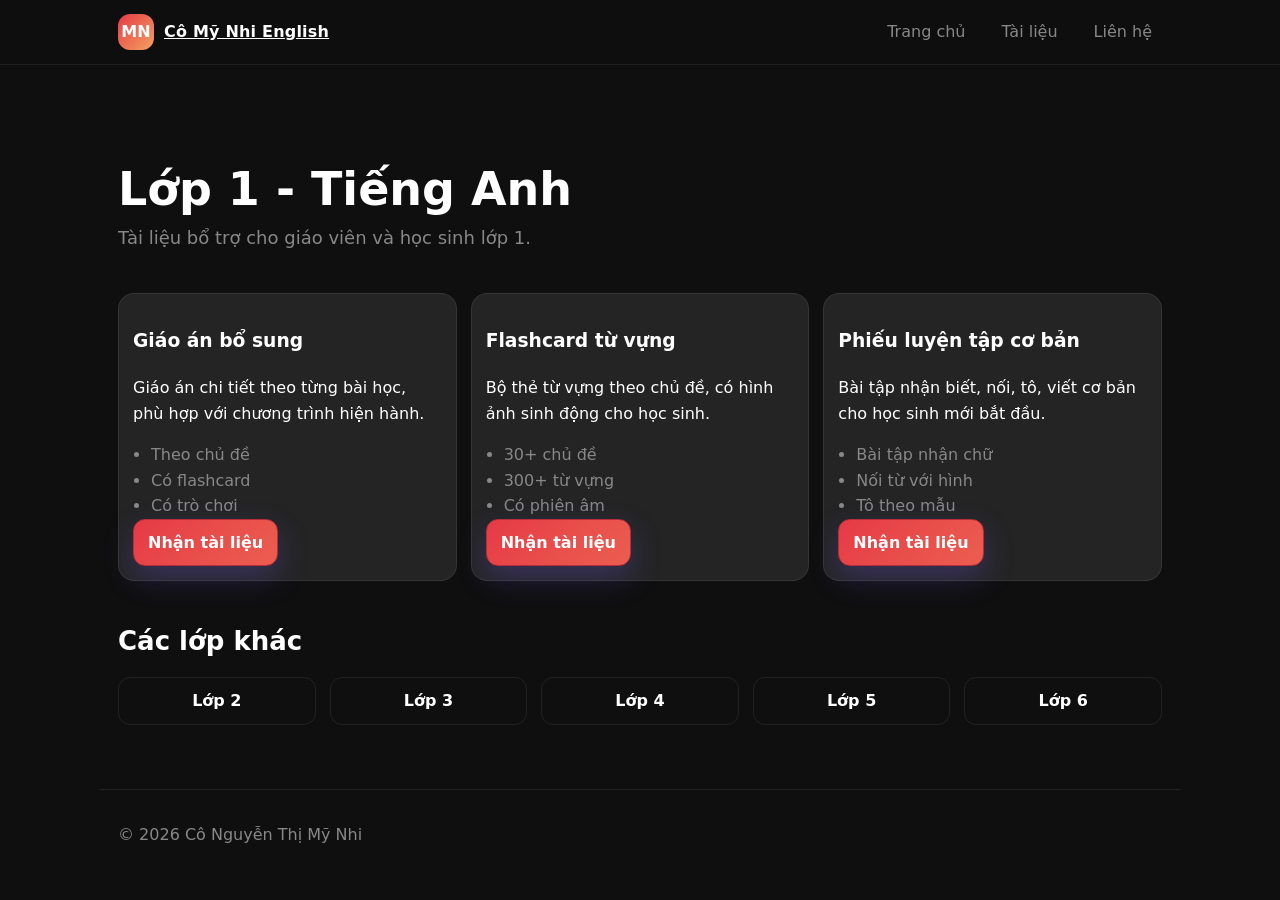
==== lop-1.html @ 7780e377 "Add individual class pages (lop-1 to lop-9)" ====
<!doctype html>
<html lang="vi">
<head>
  <meta charset="utf-8" />
  <meta name="viewport" content="width=device-width,initial-scale=1" />
  <title>Lớp 1 - Tiếng Anh | Cô Mỹ Nhi</title>
  <meta name="description" content="Tài liệu tiếng Anh Lớp 1: giáo án, bài tập, flashcard và tài liệu bổ trợ cho học sinh." />
  <meta name="theme-color" content="#0f0f0f" />
  <link rel="stylesheet" href="styles.css" />
</head>
<body>
  <header class="header">
    <div class="container nav">
      <div class="brand">
        <span class="logo">MN</span>
        <span class="brand-name"><a href="index.html">Cô Mỹ Nhi English</a></span>
      </div>
      <nav aria-label="Điều hướng">
        <ul class="menu">
          <li><a href="index.html">Trang chủ</a></li>
          <li><a href="index.html#shop">Tài liệu</a></li>
          <li><a href="index.html#contact">Liên hệ</a></li>
        </ul>
      </nav>
    </div>
  </header>

  <main class="section" style="padding-top: 100px;">
    <div class="container">
      <h1>Lớp 1 - Tiếng Anh</h1>
      <p class="lead">Tài liệu bổ trợ cho giáo viên và học sinh lớp 1.</p>

      <div class="grid-3" style="margin-top: 40px;">
        <article class="service tilt">
          <h3>Giáo án bổ sung</h3>
          <p>Giáo án chi tiết theo từng bài học, phù hợp với chương trình hiện hành.</p>
          <ul>
            <li>Theo chủ đề</li>
            <li>Có flashcard</li>
            <li>Có trò chơi</li>
          </ul>
          <a class="btn" href="#contact">Nhận tài liệu</a>
        </article>

        <article class="service tilt">
          <h3>Flashcard từ vựng</h3>
          <p>Bộ thẻ từ vựng theo chủ đề, có hình ảnh sinh động cho học sinh.</p>
          <ul>
            <li>30+ chủ đề</li>
            <li>300+ từ vựng</li>
            <li>Có phiên âm</li>
          </ul>
          <a class="btn" href="#contact">Nhận tài liệu</a>
        </article>

        <article class="service tilt">
          <h3>Phiếu luyện tập cơ bản</h3>
          <p>Bài tập nhận biết, nối, tô, viết cơ bản cho học sinh mới bắt đầu.</p>
          <ul>
            <li>Bài tập nhận chữ</li>
            <li>Nối từ với hình</li>
            <li>Tô theo mẫu</li>
          </ul>
          <a class="btn" href="#contact">Nhận tài liệu</a>
        </article>
      </div>

      <div style="margin-top: 40px;">
        <h2>Các lớp khác</h2>
        <div class="grid-5" style="margin-top: 14px;">
          <a href="lop-2.html" class="btn btn-ghost">Lớp 2</a>
          <a href="lop-3.html" class="btn btn-ghost">Lớp 3</a>
          <a href="lop-4.html" class="btn btn-ghost">Lớp 4</a>
          <a href="lop-5.html" class="btn btn-ghost">Lớp 5</a>
          <a href="lop-6.html" class="btn btn-ghost">Lớp 6</a>
        </div>
      </div>
    </div>
  </main>

  <footer class="footer">
    <div class="container footer-inner">
      <p>© <span id="year"></span> Cô Nguyễn Thị Mỹ Nhi</p>
    </div>
  </footer>
  <script src="script.js"></script>
</body>
</html>
---- styles.css ----
:root{
  --bg:#0f0f0f;
  --bg2:#1a1a1a;
  --card:#242424;
  --text:#ffffff;
  --muted:#888888;
  --line:rgba(255,255,255,.08);
  --brand:#e63946;
  --brand2:#f4a261;
  --shadow: 0 4px 30px rgba(0,0,0,.3);
}

[data-theme="light"]{
  --bg:#ffffff;
  --bg2:#f8f9fa;
  --card:#ffffff;
  --text:#1a1a1a;
  --muted:#666666;
  --line:rgba(0,0,0,.08);
  --shadow: 0 4px 30px rgba(0,0,0,.08);
}

*{box-sizing:border-box}
html,body{height:100%}
body{
  margin:0;
  font-family:'Segoe UI',system-ui,-apple-system,sans-serif;
  font-size:16px;
  line-height:1.6;
  background: var(--bg);
  color: var(--text);
  overflow-x: hidden;
}

/* Animation keyframes */
@keyframes fadeUp {
  from { opacity:0; transform: translateY(40px); }
  to { opacity:1; transform: translateY(0); }
}
@keyframes fadeIn {
  from { opacity:0; }
  to { opacity:1; }
}
@keyframes slideInLeft {
  from { opacity:0; transform: translateX(-40px); }
  to { opacity:1; transform: translateX(0); }
}
@keyframes slideInRight {
  from { opacity:0; transform: translateX(40px); }
  to { opacity:1; transform: translateX(0); }
}
@keyframes pulse {
  0%,100% { transform: scale(1); }
  50% { transform: scale(1.05); }
}
@keyframes float {
  0%,100% { transform: translateY(0); }
  50% { transform: translateY(-10px); }
}
@keyframes glowPulse {
  0%,100% { box-shadow: 0 0 20px rgba(230,57,70,0.2); }
  50% { box-shadow: 0 0 40px rgba(230,57,70,0.4); }
}

html { scroll-behavior: smooth; }

/* Section base animation */
.section {
  padding: 80px 0;
  opacity: 0;
  animation: fadeUp 0.8s ease forwards;
}
.section:nth-child(even) { animation-delay: 0.15s; }

/* Animation utility classes */
.anim-fade-up { opacity:0; animation: fadeUp 0.7s ease forwards; }
.anim-fade-in { opacity:0; animation: fadeIn 0.6s ease forwards; }
.anim-slide-left { opacity:0; animation: slideInLeft 0.6s ease forwards; }
.anim-slide-right { opacity:0; animation: slideInRight 0.6s ease forwards; }
.anim-float { animation: float 4s ease-in-out infinite; }

.delay-1 { animation-delay: 0.1s; }
.delay-2 { animation-delay: 0.2s; }
.delay-3 { animation-delay: 0.3s; }
.delay-4 { animation-delay: 0.4s; }

/* Enhanced button with glow */
.btn {
  display:inline-flex;
  align-items:center;
  justify-content:center;
  padding:14px 28px;
  border-radius:50px;
  background: linear-gradient(135deg, var(--brand), #d62839);
  color:white;
  text-decoration:none;
  font-weight:600;
  border:none;
  transition: all 0.4s cubic-bezier(0.4, 0, 0.2, 1);
  transform: translateY(0);
  cursor: pointer;
}
.btn:hover {
  transform: translateY(-4px);
  box-shadow: 0 15px 40px rgba(230,57,70,0.4);
}
.btn:active { transform: translateY(-1px); }

.btn-ghost{
  background:transparent;
  color:var(--text);
  border:2px solid var(--line);
  box-shadow:none;
}
.btn-ghost:hover{
  border-color:var(--brand);
  color:var(--brand);
}

/* Card hover effects */
.card, .mini, .service, .project, .photo-card {
  background: var(--card);
  border: 1px solid var(--line);
  border-radius: 24px;
  padding: 24px;
  transition: all 0.4s cubic-bezier(0.4, 0, 0.2, 1);
}
.card:hover, .mini:hover, .service:hover, .project:hover, .photo-card:hover {
  transform: translateY(-10px) scale(1.02);
  box-shadow: 0 20px 50px rgba(0,0,0,0.3);
  border-color: var(--brand);
}

/* Avatar floating */
.avatar {
  height: 280px;
  border-radius: 24px;
  background-size: cover;
  background-position: center;
  box-shadow: 0 20px 60px rgba(0,0,0,0.4);
  animation: float 5s ease-in-out infinite;
}

/* Gradient text */
.gradient-text {
  background: linear-gradient(135deg, var(--brand), var(--brand2));
  -webkit-background-clip: text;
  -webkit-text-fill-color: transparent;
  background-clip: text;
}

/* Hero enhanced */
.hero {
  min-height: 90vh;
  display: flex;
  align-items: center;
  position: relative;
}
.hero::before {
  content: '';
  position: absolute;
  top: 0;
  left: 0;
  right: 0;
  bottom: 0;
  background: radial-gradient(circle at 30% 50%, rgba(230,57,70,0.08) 0%, transparent 50%);
  pointer-events: none;
}

/* Tag styling */
.tag {
  display: inline-block;
  padding: 6px 14px;
  border-radius: 20px;
  font-size: 12px;
  font-weight: 500;
  background: rgba(230,57,70,0.1);
  color: var(--brand);
  border: 1px solid rgba(230,57,70,0.2);
}

/* Price styling */
.price {
  font-size: 32px;
  font-weight: 800;
  background: linear-gradient(135deg, var(--brand), var(--brand2));
  -webkit-background-clip: text;
  -webkit-text-fill-color: transparent;
  background-clip: text;
}

/* Input styling */
input, textarea {
  width: 100%;
  padding: 16px 20px;
  border-radius: 12px;
  border: 2px solid var(--line);
  background: var(--card);
  color: var(--text);
  font-size: 16px;
  transition: all 0.3s ease;
}
input:focus, textarea:focus {
  outline: none;
  border-color: var(--brand);
  box-shadow: 0 0 20px rgba(230,57,70,0.2);
}

.tilt {
  transition: transform 0.2s cubic-bezier(0.23, 1, 0.32, 1);
  transform-style: preserve-3d;
}
.tilt:hover {
  transform: perspective(1000px) rotateX(var(--rx, 0deg)) rotateY(var(--ry, 0deg)) scale3d(1.02, 1.02, 1.02);
}

.reveal {
  opacity: 0;
  transform: translateY(30px);
  transition: opacity 0.8s ease, transform 0.8s ease;
}
.reveal.active {
  opacity: 1;
  transform: translateY(0);
}

a{color:inherit}

.container{max-width:1080px;margin:0 auto;padding:0 18px}

.skip{position:absolute;left:-9999px;top:8px}
.skip:focus{left:18px;background:var(--card);padding:8px 12px;border-radius:10px;outline:2px solid var(--brand)}

.header{
  position:sticky;top:0;z-index:10;
  backdrop-filter: blur(10px);
  background: color-mix(in srgb, var(--bg), transparent 25%);
  border-bottom:1px solid var(--line);
}

.nav{display:flex;align-items:center;justify-content:space-between;gap:14px;min-height:64px}
.brand{display:flex;align-items:center;gap:10px;font-weight:700}
.logo{display:inline-grid;place-items:center;width:36px;height:36px;border-radius:12px;background:linear-gradient(135deg,var(--brand),var(--brand2));color:white}
.brand-name{letter-spacing:.2px}

.menu{list-style:none;display:flex;gap:16px;margin:0;padding:0}
.menu a{display:block;padding:8px 10px;border-radius:10px;text-decoration:none;color:var(--muted)}
.menu a:hover{background:color-mix(in srgb, var(--card), transparent 35%);color:var(--text)}

.nav-cta{display:flex;align-items:center;gap:10px}

.btn{
  display:inline-flex;align-items:center;justify-content:center;
  padding:10px 14px;border-radius:12px;
  background:linear-gradient(135deg,var(--brand),color-mix(in srgb, var(--brand), var(--brand2) 35%));
  color:white;text-decoration:none;font-weight:650;border:1px solid color-mix(in srgb, var(--brand), black 20%);
  box-shadow: 0 12px 30px rgba(124,92,255,.25);
}
.btn:hover{filter:saturate(1.05) brightness(1.05)}
.btn:active{transform:translateY(1px)}

.btn-ghost{background:transparent;color:var(--text);border:1px solid var(--line);box-shadow:none}
.btn-ghost:hover{background:color-mix(in srgb, var(--card), transparent 30%)}

.hero{padding:56px 0 20px}
.hero-grid{display:grid;grid-template-columns:1.4fr .9fr;gap:22px;align-items:start}

.kicker{color:var(--muted);margin:0 0 6px}
h1{font-size:46px;line-height:1.06;margin:0 0 10px}
.lead{font-size:18px;color:var(--muted);margin:0 0 16px;max-width:52ch}

.hero-actions{display:flex;gap:10px;flex-wrap:wrap;margin:14px 0 10px}

.badges{display:flex;gap:10px;flex-wrap:wrap;margin-top:14px}
.badge{border:1px solid var(--line);padding:6px 10px;border-radius:999px;color:var(--muted);background:color-mix(in srgb, var(--card), transparent 35%)}

.card{background:linear-gradient(180deg, color-mix(in srgb, var(--card), transparent 0%), color-mix(in srgb, var(--card), transparent 8%));border:1px solid var(--line);border-radius:18px;padding:16px;box-shadow:var(--shadow)}
.avatar{height:260px;border-radius:18px;border:1px solid var(--line);background-size:cover;background-position:center;box-shadow:var(--shadow);margin-bottom:12px}
.card-title{margin:0 0 8px;font-size:18px}
.facts{margin:0;padding-left:18px;color:var(--muted)}
.hint{color:var(--muted);font-size:13px;margin-top:12px}

.section{padding:42px 0}
.section.alt{background:color-mix(in srgb, var(--bg2), transparent 0%);border-top:1px solid var(--line);border-bottom:1px solid var(--line)}

h2{font-size:26px;margin:0 0 10px}
.muted{color:var(--muted)}
.small{font-size:13px;color:var(--muted)}

.grid-3{display:grid;grid-template-columns:repeat(3,1fr);gap:14px;margin-top:14px}
.mini,.service{background:var(--card);border:1px solid var(--line);border-radius:16px;padding:14px}

.project{background:var(--card);border:1px solid var(--line);border-radius:16px;padding:14px;display:flex;flex-direction:column;gap:10px}
.thumb{height:120px;border-radius:14px;background:linear-gradient(135deg, rgba(124,92,255,.22), rgba(45,212,191,.12));border:1px solid var(--line)}
.photo-grid{display:grid;grid-template-columns:repeat(4,1fr);gap:14px;margin-top:14px}
.photo-card{background:var(--card);border:1px solid var(--line);border-radius:18px;overflow:hidden;box-shadow:var(--shadow)}
.photo-card img{display:block;width:100%;height:260px;object-fit:cover}
.tags{display:flex;gap:8px;flex-wrap:wrap}
.tag{font-size:12px;padding:5px 8px;border-radius:999px;background:color-mix(in srgb, var(--bg), transparent 55%);border:1px solid var(--line);color:var(--muted)}
.btn-small{display:inline-block;margin-top:10px;padding:8px 16px;font-size:13px;border-radius:8px;background:transparent;border:1px solid var(--brand);color:var(--brand);text-decoration:none}
.btn-small:hover{background:var(--brand);color:white}
.price{font-size:24px;font-weight:700;color:var(--brand2);margin:12px 0}
.payment-note{background:var(--card);border:1px solid var(--line);border-radius:16px;padding:16px;margin-top:20px;text-align:center;color:var(--muted)}

.service ul{margin:10px 0 0;padding-left:18px;color:var(--muted)}

.contact{display:grid;grid-template-columns:1fr 1fr;gap:14px;margin-top:14px}
.contact-card{background:var(--card);border:1px solid var(--line);border-radius:16px;padding:14px}

pre.template{
  white-space:pre-wrap;
  background:color-mix(in srgb, var(--bg), transparent 55%);
  border:1px solid var(--line);
  border-radius:14px;
  padding:12px;
  color:var(--text);
  margin:10px 0 0;
}

.footer{padding:22px 0;color:var(--muted)}
.footer-inner{display:flex;justify-content:space-between;align-items:center;gap:12px;border-top:1px solid var(--line);padding-top:16px}

@media (max-width: 900px){
  .hero-grid{grid-template-columns:1fr}
}
.category-block{margin-top:18px}
.category-title{font-size:22px;margin:0 0 14px;color:var(--text)}
.grid-4{display:grid;grid-template-columns:repeat(4,1fr);gap:14px;margin-top:14px}
.grid-5{display:grid;grid-template-columns:repeat(5,1fr);gap:14px;margin-top:14px}
.class-card{background:var(--card);border:1px solid var(--line);border-radius:20px;padding:18px;box-shadow:var(--shadow)}
.class-card h4{margin:0 0 10px;font-size:20px}
.class-card ul{margin:0 0 14px;padding-left:18px;color:var(--muted)}

@media (max-width: 900px){
  .hero-grid{grid-template-columns:1fr}
  .grid-4,.grid-5{grid-template-columns:repeat(2,1fr)}
}
@media (max-width: 720px){
  h1{font-size:38px}
  .menu{display:none}
  .grid-3,.grid-4,.grid-5{grid-template-columns:1fr}
  .contact{grid-template-columns:1fr}
  .photo-grid{grid-template-columns:1fr 1fr}
  .avatar{height:220px}
}
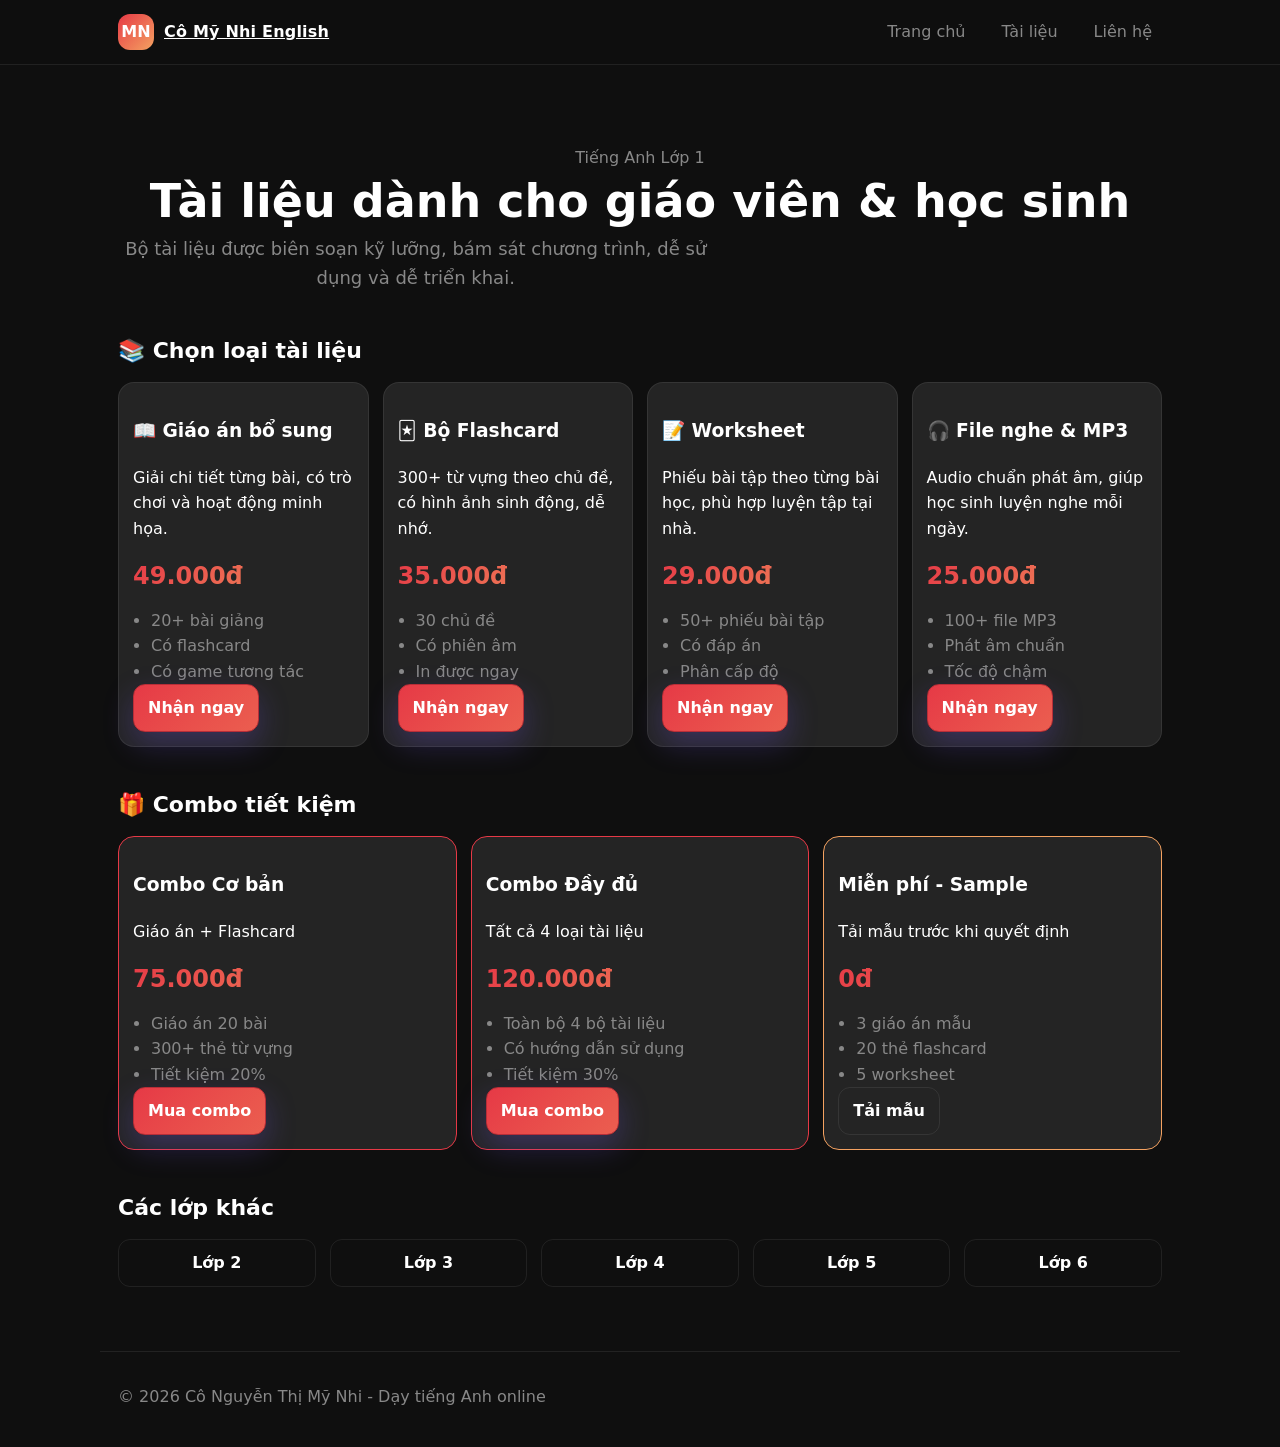
==== commit 36c54e7d: "Enhance lop-1 page with detailed product structure" ====
--- a/lop-1.html
+++ b/lop-1.html
@@ -4,11 +4,13 @@
   <meta charset="utf-8" />
   <meta name="viewport" content="width=device-width,initial-scale=1" />
   <title>Lớp 1 - Tiếng Anh | Cô Mỹ Nhi</title>
-  <meta name="description" content="Tài liệu tiếng Anh Lớp 1: giáo án, bài tập, flashcard và tài liệu bổ trợ cho học sinh." />
+  <meta name="description" content="Tài liệu tiếng Anh Lớp 1: giáo án, bài tập, flashcard, file nghe và worksheet cho giáo viên và học sinh." />
   <meta name="theme-color" content="#0f0f0f" />
   <link rel="stylesheet" href="styles.css" />
 </head>
 <body>
+  <a class="skip" href="#main">Bỏ qua đến nội dung</a>
+
   <header class="header">
     <div class="container nav">
       <div class="brand">
@@ -25,48 +27,113 @@
     </div>
   </header>
 
-  <main class="section" style="padding-top: 100px;">
+  <main id="main" class="section" style="padding-top: 80px;">
     <div class="container">
-      <h1>Lớp 1 - Tiếng Anh</h1>
-      <p class="lead">Tài liệu bổ trợ cho giáo viên và học sinh lớp 1.</p>
-
-      <div class="grid-3" style="margin-top: 40px;">
-        <article class="service tilt">
-          <h3>Giáo án bổ sung</h3>
-          <p>Giáo án chi tiết theo từng bài học, phù hợp với chương trình hiện hành.</p>
-          <ul>
-            <li>Theo chủ đề</li>
-            <li>Có flashcard</li>
-            <li>Có trò chơi</li>
-          </ul>
-          <a class="btn" href="#contact">Nhận tài liệu</a>
-        </article>
-
-        <article class="service tilt">
-          <h3>Flashcard từ vựng</h3>
-          <p>Bộ thẻ từ vựng theo chủ đề, có hình ảnh sinh động cho học sinh.</p>
-          <ul>
-            <li>30+ chủ đề</li>
-            <li>300+ từ vựng</li>
-            <li>Có phiên âm</li>
-          </ul>
-          <a class="btn" href="#contact">Nhận tài liệu</a>
-        </article>
-
-        <article class="service tilt">
-          <h3>Phiếu luyện tập cơ bản</h3>
-          <p>Bài tập nhận biết, nối, tô, viết cơ bản cho học sinh mới bắt đầu.</p>
-          <ul>
-            <li>Bài tập nhận chữ</li>
-            <li>Nối từ với hình</li>
-            <li>Tô theo mẫu</li>
-          </ul>
-          <a class="btn" href="#contact">Nhận tài liệu</a>
-        </article>
+      <div style="text-align: center; margin-bottom: 40px;">
+        <p class="kicker">Tiếng Anh Lớp 1</p>
+        <h1>Tài liệu dành cho giáo viên & học sinh</h1>
+        <p class="lead">Bộ tài liệu được biên soạn kỹ lưỡng, bám sát chương trình, dễ sử dụng và dễ triển khai.</p>
       </div>
 
-      <div style="margin-top: 40px;">
-        <h2>Các lớp khác</h2>
+      <!-- Category tabs -->
+      <div class="category-block">
+        <h3 class="category-title">📚 Chọn loại tài liệu</h3>
+        <div class="grid-4" style="margin-top: 14px;">
+          <article class="service tilt">
+            <h3>📖 Giáo án bổ sung</h3>
+            <p>Giải chi tiết từng bài, có trò chơi và hoạt động minh họa.</p>
+            <p class="price">49.000đ</p>
+            <ul>
+              <li>20+ bài giảng</li>
+              <li>Có flashcard</li>
+              <li>Có game tương tác</li>
+            </ul>
+            <a class="btn" href="index.html#contact">Nhận ngay</a>
+          </article>
+
+          <article class="service tilt">
+            <h3>🃏 Bộ Flashcard</h3>
+            <p>300+ từ vựng theo chủ đề, có hình ảnh sinh động, dễ nhớ.</p>
+            <p class="price">35.000đ</p>
+            <ul>
+              <li>30 chủ đề</li>
+              <li>Có phiên âm</li>
+              <li>In được ngay</li>
+            </ul>
+            <a class="btn" href="index.html#contact">Nhận ngay</a>
+          </article>
+
+          <article class="service tilt">
+            <h3>📝 Worksheet</h3>
+            <p>Phiếu bài tập theo từng bài học, phù hợp luyện tập tại nhà.</p>
+            <p class="price">29.000đ</p>
+            <ul>
+              <li>50+ phiếu bài tập</li>
+              <li>Có đáp án</li>
+              <li>Phân cấp độ</li>
+            </ul>
+            <a class="btn" href="index.html#contact">Nhận ngay</a>
+          </article>
+
+          <article class="service tilt">
+            <h3>🎧 File nghe & MP3</h3>
+            <p>Audio chuẩn phát âm, giúp học sinh luyện nghe mỗi ngày.</p>
+            <p class="price">25.000đ</p>
+            <ul>
+              <li>100+ file MP3</li>
+              <li>Phát âm chuẩn</li>
+              <li>Tốc độ chậm</li>
+            </ul>
+            <a class="btn" href="index.html#contact">Nhận ngay</a>
+          </article>
+        </div>
+      </div>
+
+      <!-- Combo -->
+      <div class="category-block" style="margin-top: 40px;">
+        <h3 class="category-title">🎁 Combo tiết kiệm</h3>
+        <div class="grid-3" style="margin-top: 14px;">
+          <article class="service tilt" style="border-color: var(--brand);">
+            <h3>Combo Cơ bản</h3>
+            <p>Giáo án + Flashcard</p>
+            <p class="price">75.000đ</p>
+            <ul>
+              <li>Giáo án 20 bài</li>
+              <li>300+ thẻ từ vựng</li>
+              <li>Tiết kiệm 20%</li>
+            </ul>
+            <a class="btn" href="index.html#contact">Mua combo</a>
+          </article>
+
+          <article class="service tilt" style="border-color: var(--brand);">
+            <h3>Combo Đầy đủ</h3>
+            <p>Tất cả 4 loại tài liệu</p>
+            <p class="price">120.000đ</p>
+            <ul>
+              <li>Toàn bộ 4 bộ tài liệu</li>
+              <li>Có hướng dẫn sử dụng</li>
+              <li>Tiết kiệm 30%</li>
+            </ul>
+            <a class="btn" href="index.html#contact">Mua combo</a>
+          </article>
+
+          <article class="service tilt" style="border-color: var(--brand2);">
+            <h3>Miễn phí - Sample</h3>
+            <p>Tải mẫu trước khi quyết định</p>
+            <p class="price" style="color: var(--muted);">0đ</p>
+            <ul>
+              <li>3 giáo án mẫu</li>
+              <li>20 thẻ flashcard</li>
+              <li>5 worksheet</li>
+            </ul>
+            <a class="btn btn-ghost" href="index.html#contact">Tải mẫu</a>
+          </article>
+        </div>
+      </div>
+
+      <!-- Other classes -->
+      <div class="category-block" style="margin-top: 40px;">
+        <h3 class="category-title">Các lớp khác</h3>
         <div class="grid-5" style="margin-top: 14px;">
           <a href="lop-2.html" class="btn btn-ghost">Lớp 2</a>
           <a href="lop-3.html" class="btn btn-ghost">Lớp 3</a>
@@ -80,7 +147,7 @@
 
   <footer class="footer">
     <div class="container footer-inner">
-      <p>© <span id="year"></span> Cô Nguyễn Thị Mỹ Nhi</p>
+      <p>© <span id="year"></span> Cô Nguyễn Thị Mỹ Nhi - Dạy tiếng Anh online</p>
     </div>
   </footer>
   <script src="script.js"></script>
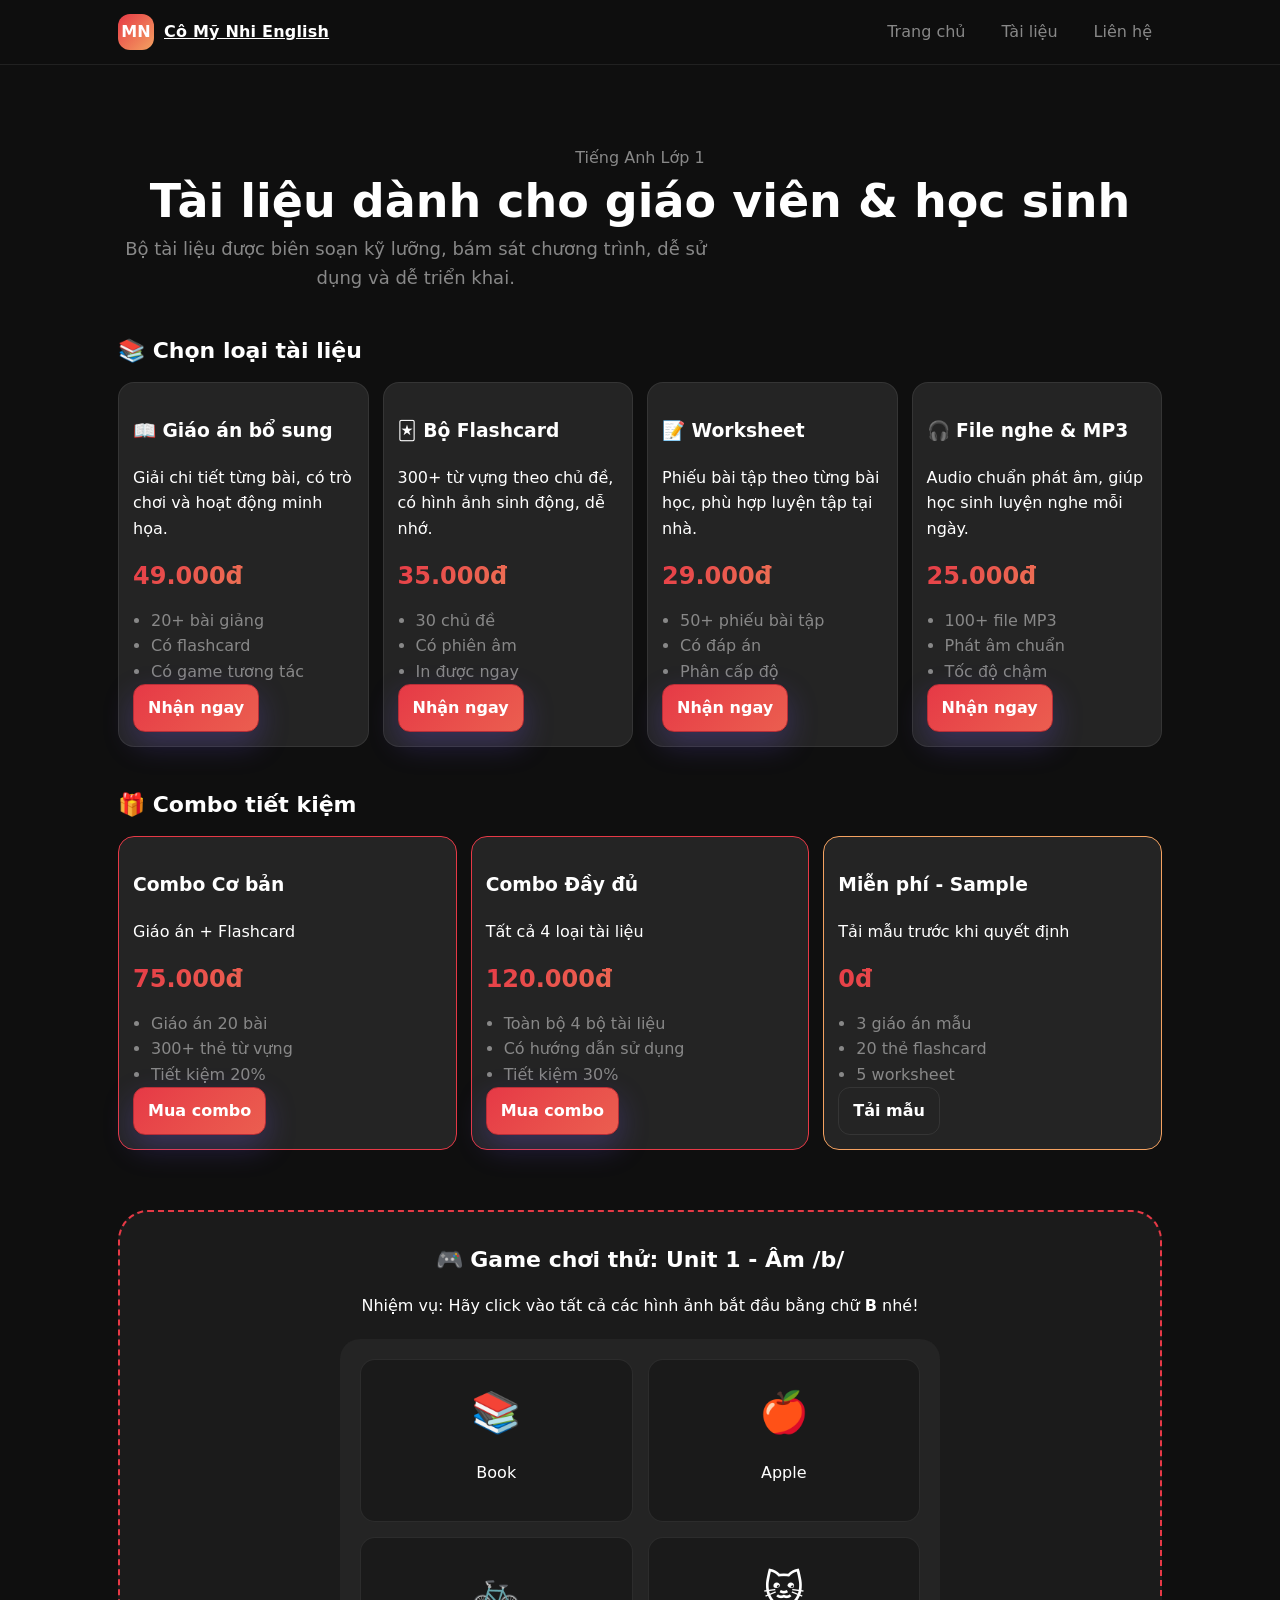
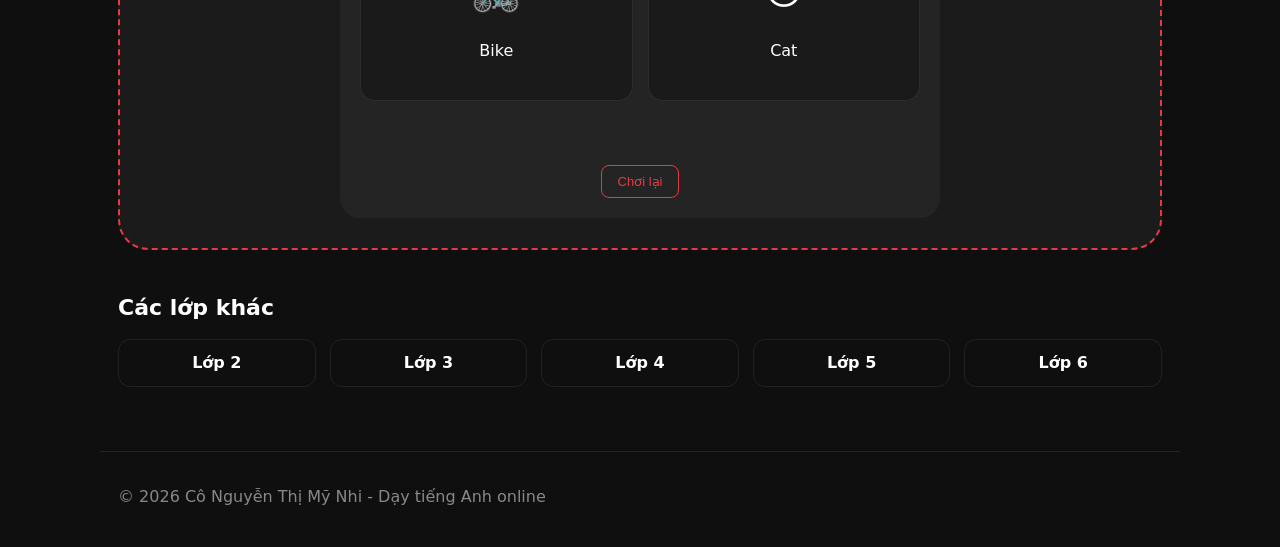
==== commit 422b1652: "Add simple interactive game demo for Unit 1" ====
--- a/lop-1.html
+++ b/lop-1.html
@@ -131,6 +131,62 @@
         </div>
       </div>
 
+      <!-- Game Demo Section -->
+      <div class="category-block" style="margin-top: 60px; background: rgba(255,255,255,0.05); padding: 30px; border-radius: 30px; border: 2px dashed var(--brand);">
+        <h3 class="category-title" style="text-align: center;">🎮 Game chơi thử: Unit 1 - Âm /b/</h3>
+        <p style="text-align: center; margin-bottom: 20px;">Nhiệm vụ: Hãy click vào tất cả các hình ảnh bắt đầu bằng chữ <b>B</b> nhé!</p>
+        
+        <div id="game-container" style="max-width: 600px; margin: 0 auto; background: var(--card); padding: 20px; border-radius: 20px; text-align: center;">
+          <div id="game-grid" style="display: grid; grid-template-columns: repeat(2, 1fr); gap: 15px;">
+            <!-- Game items -->
+            <div class="game-item tilt" onclick="checkAnswer(this, true)" style="cursor: pointer; background: #1a1a1a; padding: 20px; border-radius: 15px; border: 1px solid var(--line);">
+              <span style="font-size: 40px;">📚</span>
+              <p>Book</p>
+            </div>
+            <div class="game-item tilt" onclick="checkAnswer(this, false)" style="cursor: pointer; background: #1a1a1a; padding: 20px; border-radius: 15px; border: 1px solid var(--line);">
+              <span style="font-size: 40px;">🍎</span>
+              <p>Apple</p>
+            </div>
+            <div class="game-item tilt" onclick="checkAnswer(this, true)" style="cursor: pointer; background: #1a1a1a; padding: 20px; border-radius: 15px; border: 1px solid var(--line);">
+              <span style="font-size: 40px;">🚲</span>
+              <p>Bike</p>
+            </div>
+            <div class="game-item tilt" onclick="checkAnswer(this, false)" style="cursor: pointer; background: #1a1a1a; padding: 20px; border-radius: 15px; border: 1px solid var(--line);">
+              <span style="font-size: 40px;">🐱</span>
+              <p>Cat</p>
+            </div>
+          </div>
+          <div id="game-feedback" style="margin-top: 20px; font-weight: bold; font-size: 1.2rem; min-height: 1.5em;"></div>
+          <button onclick="resetGame()" class="btn-small" style="margin-top: 15px;">Chơi lại</button>
+        </div>
+      </div>
+
+      <script>
+        function checkAnswer(el, isCorrect) {
+          const feedback = document.getElementById('game-feedback');
+          if (isCorrect) {
+            el.style.borderColor = '#4ade80';
+            el.style.background = 'rgba(74, 222, 128, 0.1)';
+            feedback.innerHTML = '✅ Tuyệt vời! Bạn giỏi quá!';
+            feedback.style.color = '#4ade80';
+          } else {
+            el.style.borderColor = '#f87171';
+            el.style.background = 'rgba(248, 113, 113, 0.1)';
+            feedback.innerHTML = '❌ Ôi, thử lại xem nào!';
+            feedback.style.color = '#f87171';
+          }
+        }
+
+        function resetGame() {
+          const items = document.querySelectorAll('.game-item');
+          items.forEach(item => {
+            item.style.borderColor = 'var(--line)';
+            item.style.background = '#1a1a1a';
+          });
+          document.getElementById('game-feedback').innerHTML = '';
+        }
+      </script>
+
       <!-- Other classes -->
       <div class="category-block" style="margin-top: 40px;">
         <h3 class="category-title">Các lớp khác</h3>
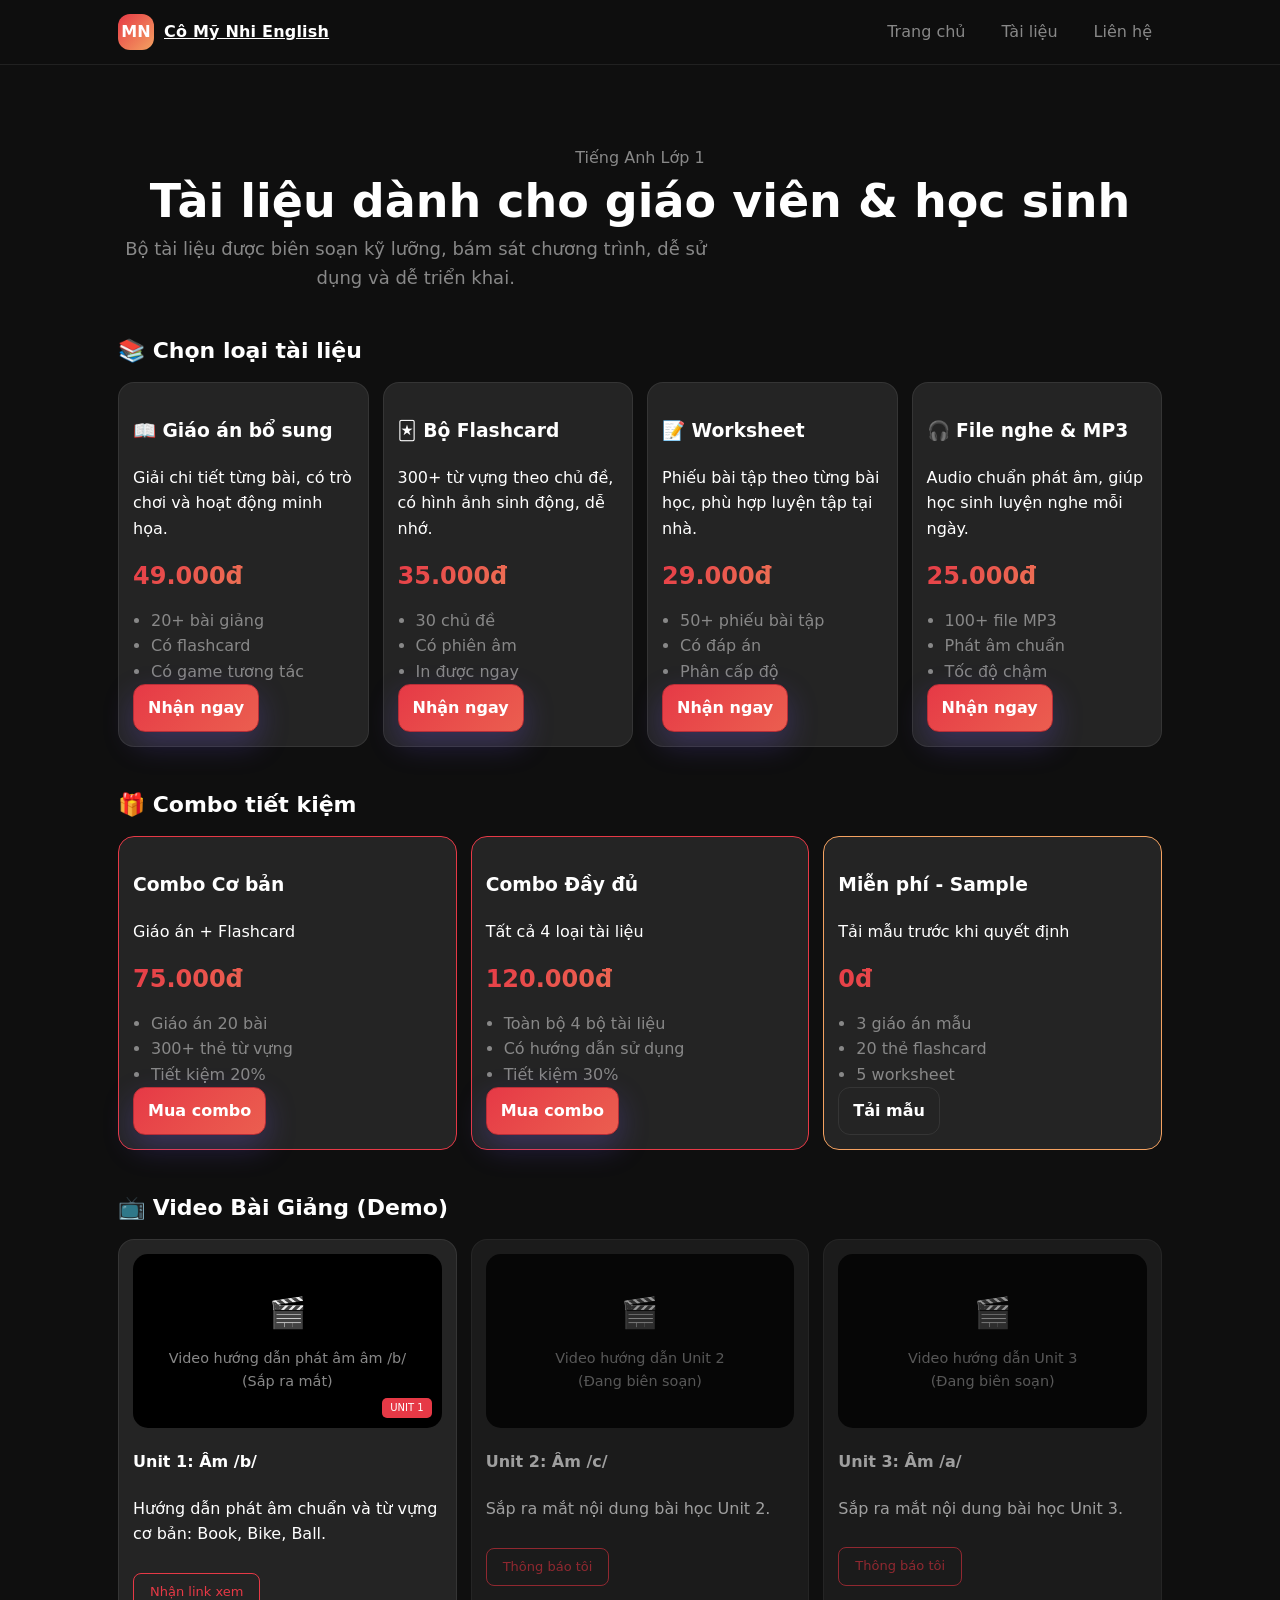
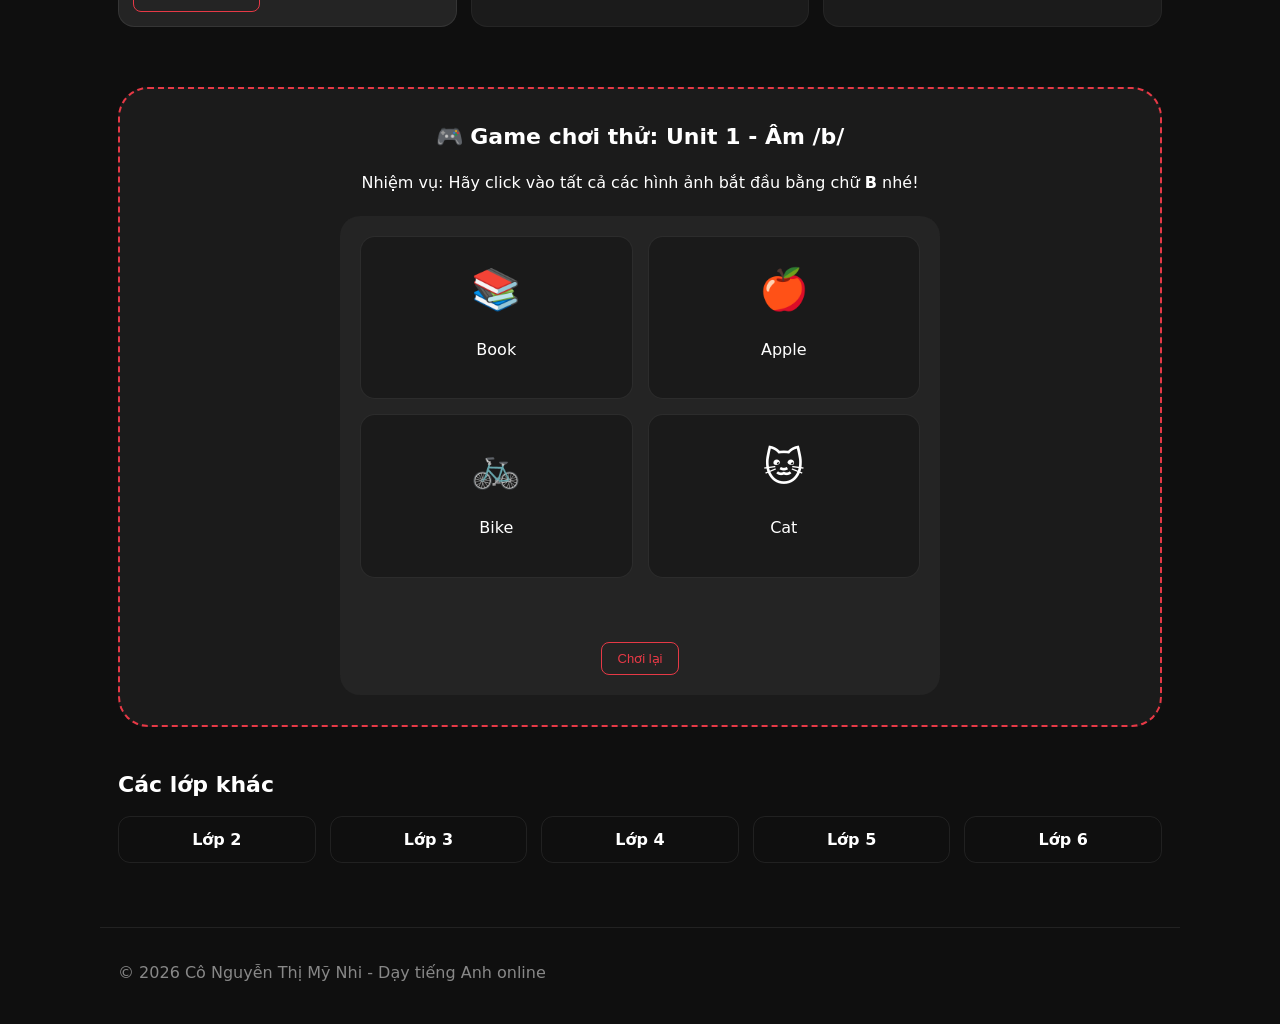
==== commit 43b6beaa: "Add video lesson demo section for lop-1" ====
--- a/lop-1.html
+++ b/lop-1.html
@@ -127,6 +127,49 @@
               <li>5 worksheet</li>
             </ul>
             <a class="btn btn-ghost" href="index.html#contact">Tải mẫu</a>
+          </article>
+        </div>
+      </div>
+
+      <!-- Video Section -->
+      <div class="category-block" style="margin-top: 40px;">
+        <h3 class="category-title">📺 Video Bài Giảng (Demo)</h3>
+        <div class="grid-3" style="margin-top: 14px;">
+          <article class="service tilt">
+            <div style="width: 100%; aspect-ratio: 16/9; background: #000; border-radius: 15px; margin-bottom: 15px; display: flex; align-items: center; justify-content: center; position: relative; overflow: hidden;">
+              <span style="color: var(--muted); font-size: 0.9rem; text-align: center; padding: 20px;">
+                <span style="font-size: 30px; display: block; margin-bottom: 10px;">🎬</span>
+                Video hướng dẫn phát âm âm /b/ <br>(Sắp ra mắt)
+              </span>
+              <div style="position: absolute; bottom: 10px; right: 10px; background: var(--brand); color: #fff; padding: 2px 8px; border-radius: 5px; font-size: 10px;">UNIT 1</div>
+            </div>
+            <h4>Unit 1: Âm /b/</h4>
+            <p>Hướng dẫn phát âm chuẩn và từ vựng cơ bản: Book, Bike, Ball.</p>
+            <a class="btn-small" href="#contact">Nhận link xem</a>
+          </article>
+
+          <article class="service tilt" style="opacity: 0.6;">
+            <div style="width: 100%; aspect-ratio: 16/9; background: #000; border-radius: 15px; margin-bottom: 15px; display: flex; align-items: center; justify-content: center; position: relative; overflow: hidden;">
+              <span style="color: var(--muted); font-size: 0.9rem; text-align: center; padding: 20px;">
+                <span style="font-size: 30px; display: block; margin-bottom: 10px;">🎬</span>
+                Video hướng dẫn Unit 2 <br>(Đang biên soạn)
+              </span>
+            </div>
+            <h4>Unit 2: Âm /c/</h4>
+            <p>Sắp ra mắt nội dung bài học Unit 2.</p>
+            <a class="btn-small" href="#contact">Thông báo tôi</a>
+          </article>
+
+          <article class="service tilt" style="opacity: 0.6;">
+            <div style="width: 100%; aspect-ratio: 16/9; background: #000; border-radius: 15px; margin-bottom: 15px; display: flex; align-items: center; justify-content: center; position: relative; overflow: hidden;">
+              <span style="color: var(--muted); font-size: 0.9rem; text-align: center; padding: 20px;">
+                <span style="font-size: 30px; display: block; margin-bottom: 10px;">🎬</span>
+                Video hướng dẫn Unit 3 <br>(Đang biên soạn)
+              </span>
+            </div>
+            <h4>Unit 3: Âm /a/</h4>
+            <p>Sắp ra mắt nội dung bài học Unit 3.</p>
+            <a class="btn-small" href="#contact">Thông báo tôi</a>
           </article>
         </div>
       </div>
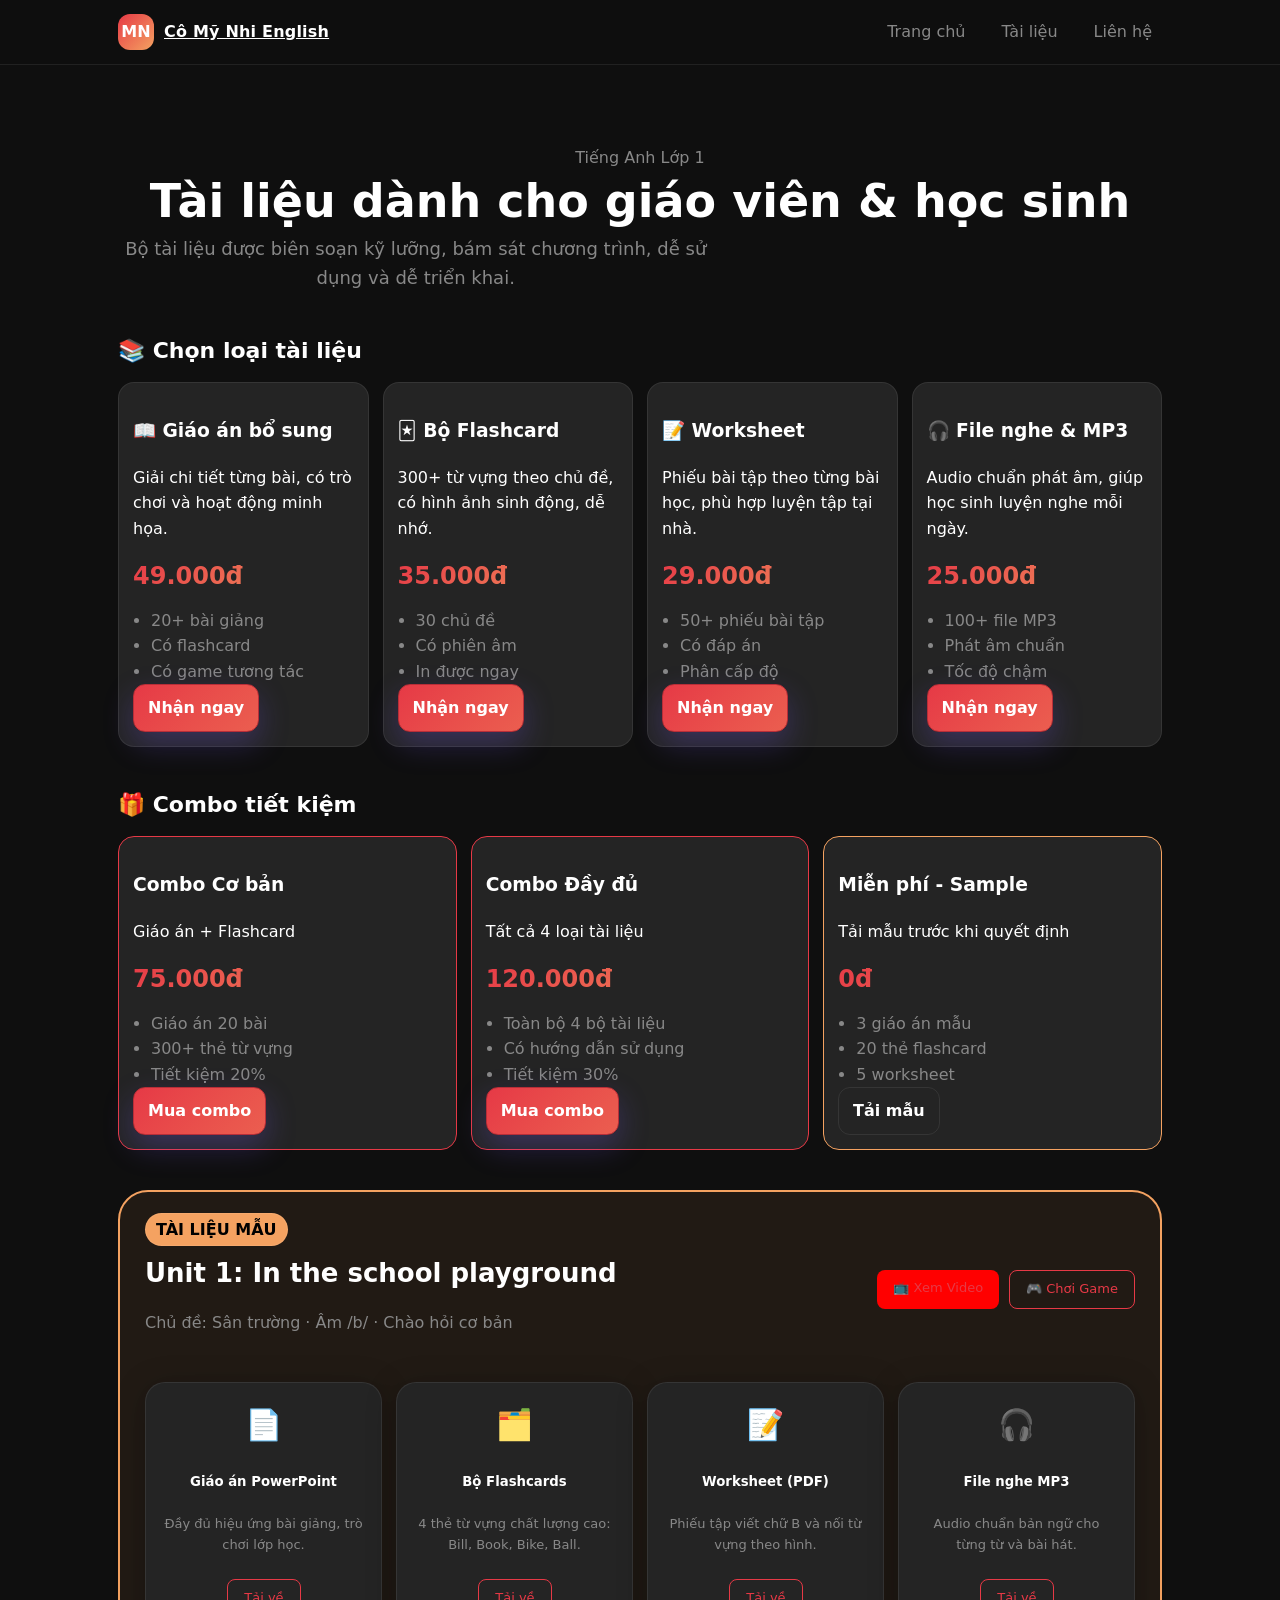
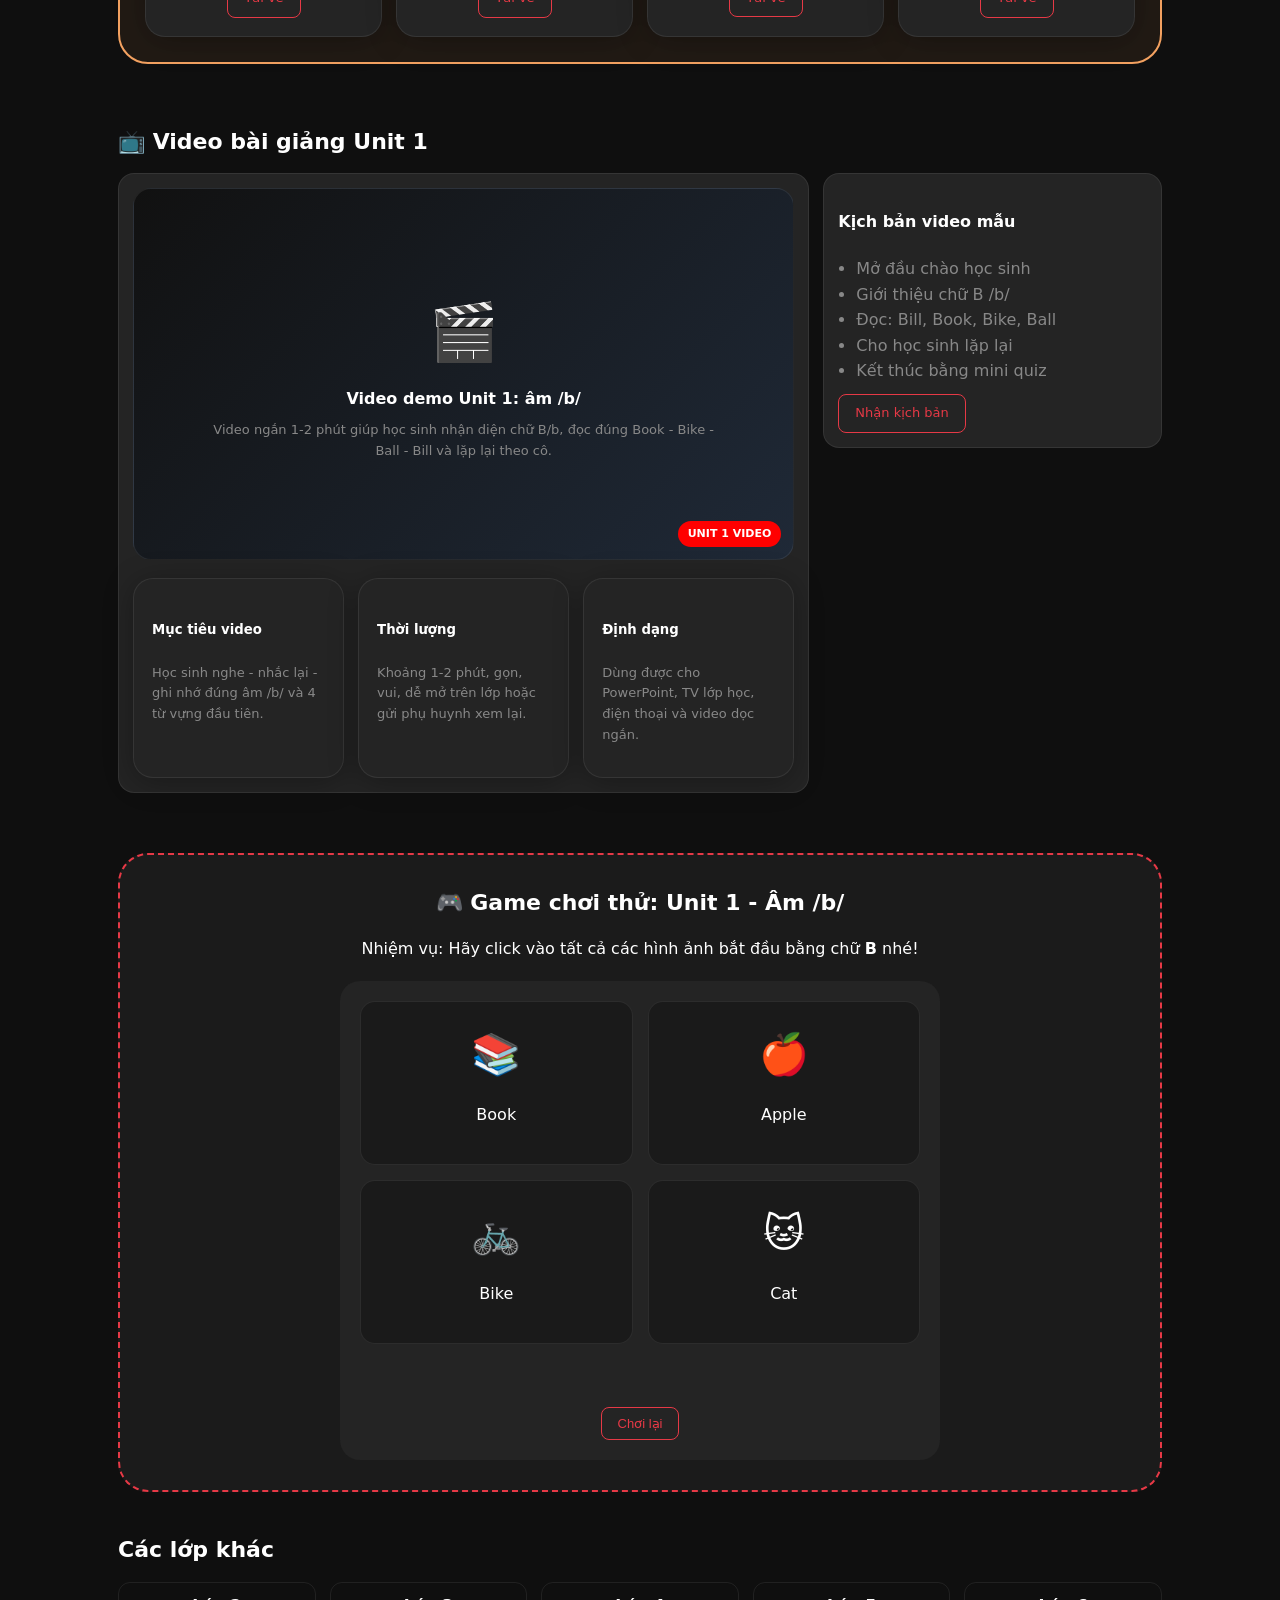
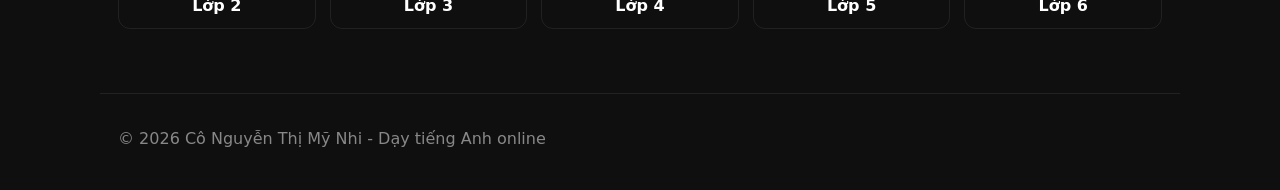
==== commit 72559773: "Refine Unit 1 highlight and video section" ====
--- a/lop-1.html
+++ b/lop-1.html
@@ -131,51 +131,93 @@
         </div>
       </div>
 
+      <!-- Unit 1 Highlight -->
+      <div class="category-block" style="margin-top: 40px; border: 2px solid var(--brand2); padding: 25px; border-radius: 30px; background: rgba(244, 162, 97, 0.08);">
+        <div style="display: flex; justify-content: space-between; align-items: center; flex-wrap: wrap; gap: 20px;">
+          <div>
+            <span class="badge" style="background: var(--brand2); color: #000; font-weight: bold;">TÀI LIỆU MẪU</span>
+            <h2 style="margin-top: 10px;">Unit 1: In the school playground</h2>
+            <p class="muted">Chủ đề: Sân trường · Âm /b/ · Chào hỏi cơ bản</p>
+          </div>
+          <div style="display: flex; gap: 10px;">
+             <a class="btn-small" href="#video-unit1" style="background: #ff0000; border: none;">📺 Xem Video</a>
+             <a class="btn-small" href="#game-unit1">🎮 Chơi Game</a>
+          </div>
+        </div>
+
+        <div class="grid-4" style="margin-top: 30px;">
+          <div class="class-card tilt" style="text-align: center;">
+            <span style="font-size: 30px;">📄</span>
+            <h5>Giáo án PowerPoint</h5>
+            <p class="small">Đầy đủ hiệu ứng bài giảng, trò chơi lớp học.</p>
+            <a href="#contact" class="btn-small">Tải về</a>
+          </div>
+          <div class="class-card tilt" style="text-align: center;">
+            <span style="font-size: 30px;">🗂️</span>
+            <h5>Bộ Flashcards</h5>
+            <p class="small">4 thẻ từ vựng chất lượng cao: Bill, Book, Bike, Ball.</p>
+            <a href="#contact" class="btn-small">Tải về</a>
+          </div>
+          <div class="class-card tilt" style="text-align: center;">
+            <span style="font-size: 30px;">📝</span>
+            <h5>Worksheet (PDF)</h5>
+            <p class="small">Phiếu tập viết chữ B và nối từ vựng theo hình.</p>
+            <a href="#contact" class="btn-small">Tải về</a>
+          </div>
+          <div class="class-card tilt" style="text-align: center;">
+            <span style="font-size: 30px;">🎧</span>
+            <h5>File nghe MP3</h5>
+            <p class="small">Audio chuẩn bản ngữ cho từng từ và bài hát.</p>
+            <a href="#contact" class="btn-small">Tải về</a>
+          </div>
+        </div>
+      </div>
+
       <!-- Video Section -->
-      <div class="category-block" style="margin-top: 40px;">
-        <h3 class="category-title">📺 Video Bài Giảng (Demo)</h3>
-        <div class="grid-3" style="margin-top: 14px;">
-          <article class="service tilt">
-            <div style="width: 100%; aspect-ratio: 16/9; background: #000; border-radius: 15px; margin-bottom: 15px; display: flex; align-items: center; justify-content: center; position: relative; overflow: hidden;">
-              <span style="color: var(--muted); font-size: 0.9rem; text-align: center; padding: 20px;">
-                <span style="font-size: 30px; display: block; margin-bottom: 10px;">🎬</span>
-                Video hướng dẫn phát âm âm /b/ <br>(Sắp ra mắt)
-              </span>
-              <div style="position: absolute; bottom: 10px; right: 10px; background: var(--brand); color: #fff; padding: 2px 8px; border-radius: 5px; font-size: 10px;">UNIT 1</div>
-            </div>
-            <h4>Unit 1: Âm /b/</h4>
-            <p>Hướng dẫn phát âm chuẩn và từ vựng cơ bản: Book, Bike, Ball.</p>
-            <a class="btn-small" href="#contact">Nhận link xem</a>
-          </article>
-
-          <article class="service tilt" style="opacity: 0.6;">
-            <div style="width: 100%; aspect-ratio: 16/9; background: #000; border-radius: 15px; margin-bottom: 15px; display: flex; align-items: center; justify-content: center; position: relative; overflow: hidden;">
-              <span style="color: var(--muted); font-size: 0.9rem; text-align: center; padding: 20px;">
-                <span style="font-size: 30px; display: block; margin-bottom: 10px;">🎬</span>
-                Video hướng dẫn Unit 2 <br>(Đang biên soạn)
-              </span>
-            </div>
-            <h4>Unit 2: Âm /c/</h4>
-            <p>Sắp ra mắt nội dung bài học Unit 2.</p>
-            <a class="btn-small" href="#contact">Thông báo tôi</a>
-          </article>
-
-          <article class="service tilt" style="opacity: 0.6;">
-            <div style="width: 100%; aspect-ratio: 16/9; background: #000; border-radius: 15px; margin-bottom: 15px; display: flex; align-items: center; justify-content: center; position: relative; overflow: hidden;">
-              <span style="color: var(--muted); font-size: 0.9rem; text-align: center; padding: 20px;">
-                <span style="font-size: 30px; display: block; margin-bottom: 10px;">🎬</span>
-                Video hướng dẫn Unit 3 <br>(Đang biên soạn)
-              </span>
-            </div>
-            <h4>Unit 3: Âm /a/</h4>
-            <p>Sắp ra mắt nội dung bài học Unit 3.</p>
-            <a class="btn-small" href="#contact">Thông báo tôi</a>
+      <div id="video-unit1" class="category-block" style="margin-top: 60px;">
+        <h3 class="category-title">📺 Video bài giảng Unit 1</h3>
+        <div class="grid-3" style="margin-top: 14px; align-items: start;">
+          <article class="service tilt" style="grid-column: span 2;">
+            <div style="width: 100%; aspect-ratio: 16/9; background: linear-gradient(135deg,#111,#1f2937); border-radius: 18px; margin-bottom: 18px; display: flex; align-items: center; justify-content: center; position: relative; overflow: hidden; border: 1px solid var(--line);">
+              <div style="text-align:center; padding:24px;">
+                <div style="font-size:56px; margin-bottom:10px;">🎬</div>
+                <h4 style="margin:0 0 8px;">Video demo Unit 1: âm /b/</h4>
+                <p class="small" style="margin:0; max-width:520px;">Video ngắn 1-2 phút giúp học sinh nhận diện chữ B/b, đọc đúng Book - Bike - Ball - Bill và lặp lại theo cô.</p>
+              </div>
+              <div style="position: absolute; bottom: 12px; right: 12px; background: #ff0000; color: #fff; padding: 4px 10px; border-radius: 999px; font-size: 11px; font-weight: 700;">UNIT 1 VIDEO</div>
+            </div>
+            <div class="grid-3">
+              <div class="class-card">
+                <h5>Mục tiêu video</h5>
+                <p class="small">Học sinh nghe - nhắc lại - ghi nhớ đúng âm /b/ và 4 từ vựng đầu tiên.</p>
+              </div>
+              <div class="class-card">
+                <h5>Thời lượng</h5>
+                <p class="small">Khoảng 1-2 phút, gọn, vui, dễ mở trên lớp hoặc gửi phụ huynh xem lại.</p>
+              </div>
+              <div class="class-card">
+                <h5>Định dạng</h5>
+                <p class="small">Dùng được cho PowerPoint, TV lớp học, điện thoại và video dọc ngắn.</p>
+              </div>
+            </div>
+          </article>
+
+          <article class="service tilt">
+            <h4>Kịch bản video mẫu</h4>
+            <ul>
+              <li>Mở đầu chào học sinh</li>
+              <li>Giới thiệu chữ B /b/</li>
+              <li>Đọc: Bill, Book, Bike, Ball</li>
+              <li>Cho học sinh lặp lại</li>
+              <li>Kết thúc bằng mini quiz</li>
+            </ul>
+            <a class="btn-small" href="index.html#contact">Nhận kịch bản</a>
           </article>
         </div>
       </div>
 
       <!-- Game Demo Section -->
-      <div class="category-block" style="margin-top: 60px; background: rgba(255,255,255,0.05); padding: 30px; border-radius: 30px; border: 2px dashed var(--brand);">
+      <div id="game-unit1" class="category-block" style="margin-top: 60px; background: rgba(255,255,255,0.05); padding: 30px; border-radius: 30px; border: 2px dashed var(--brand);">
         <h3 class="category-title" style="text-align: center;">🎮 Game chơi thử: Unit 1 - Âm /b/</h3>
         <p style="text-align: center; margin-bottom: 20px;">Nhiệm vụ: Hãy click vào tất cả các hình ảnh bắt đầu bằng chữ <b>B</b> nhé!</p>
         
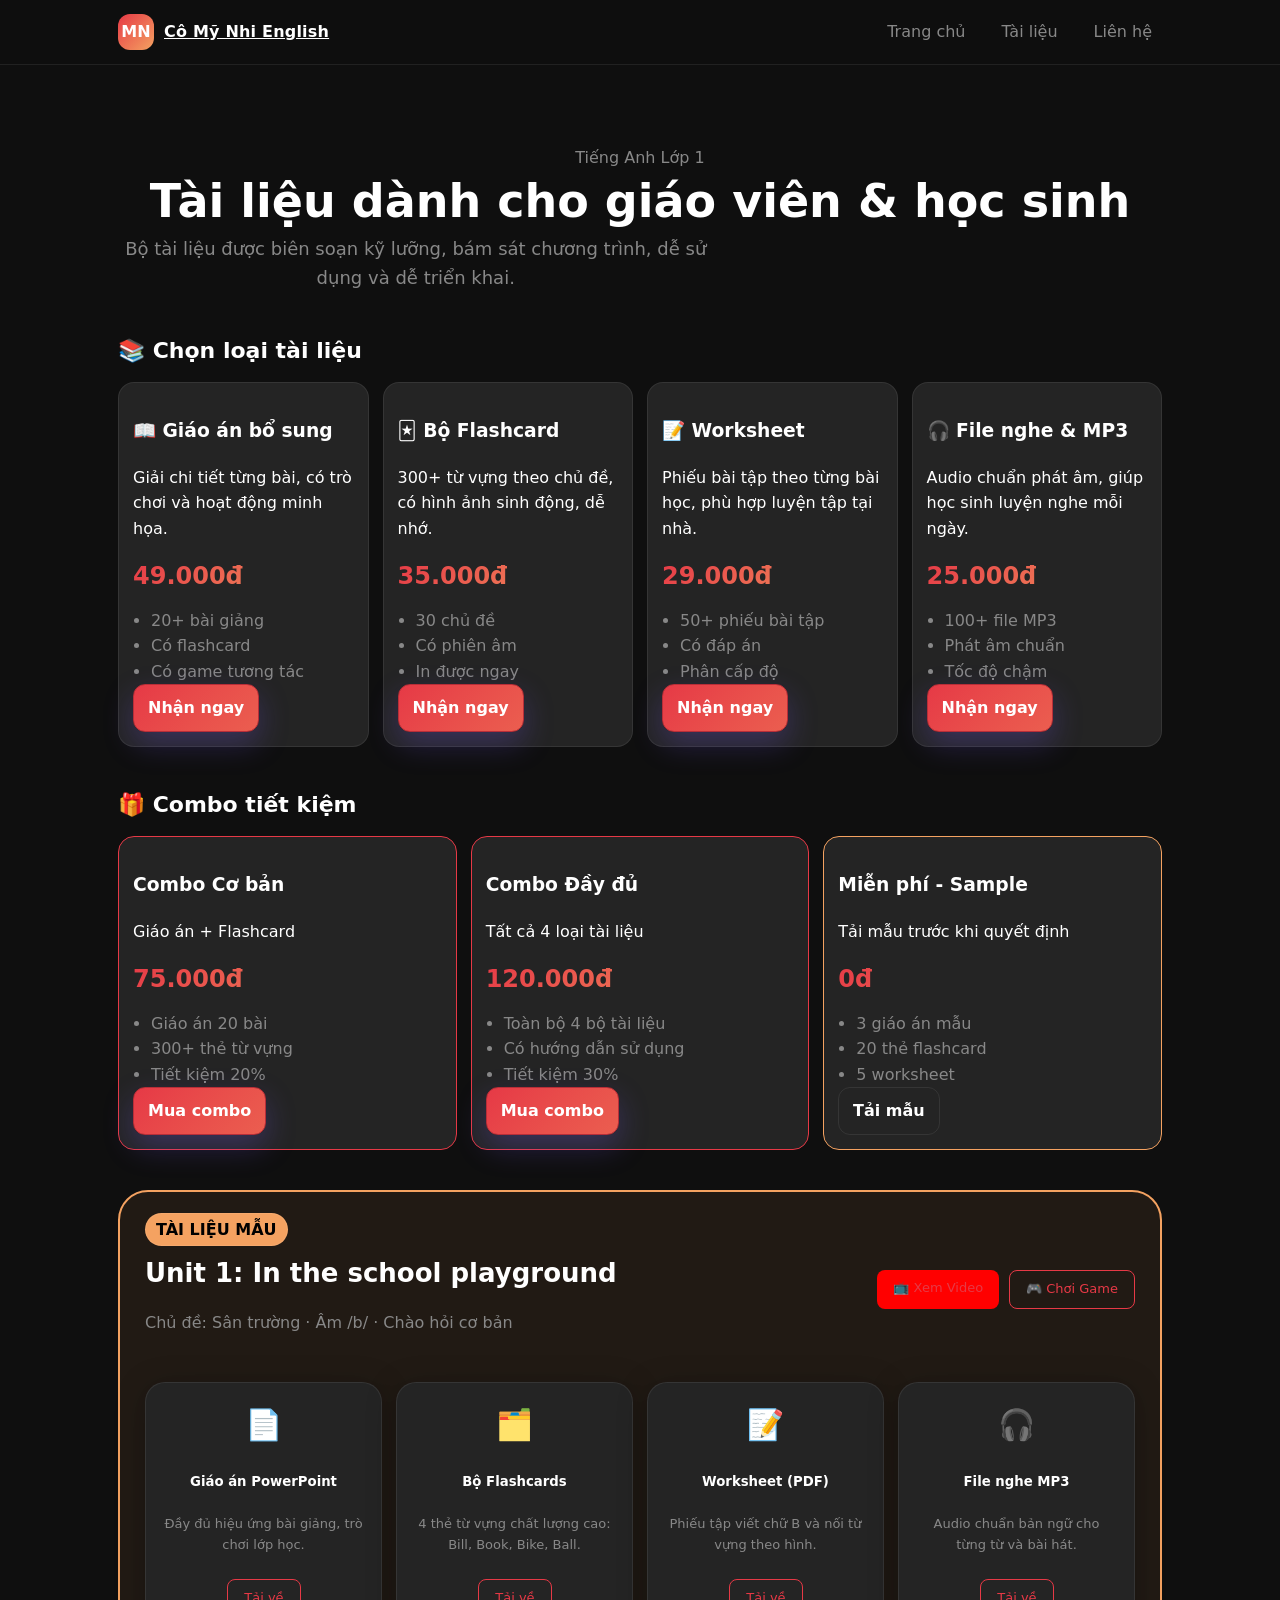
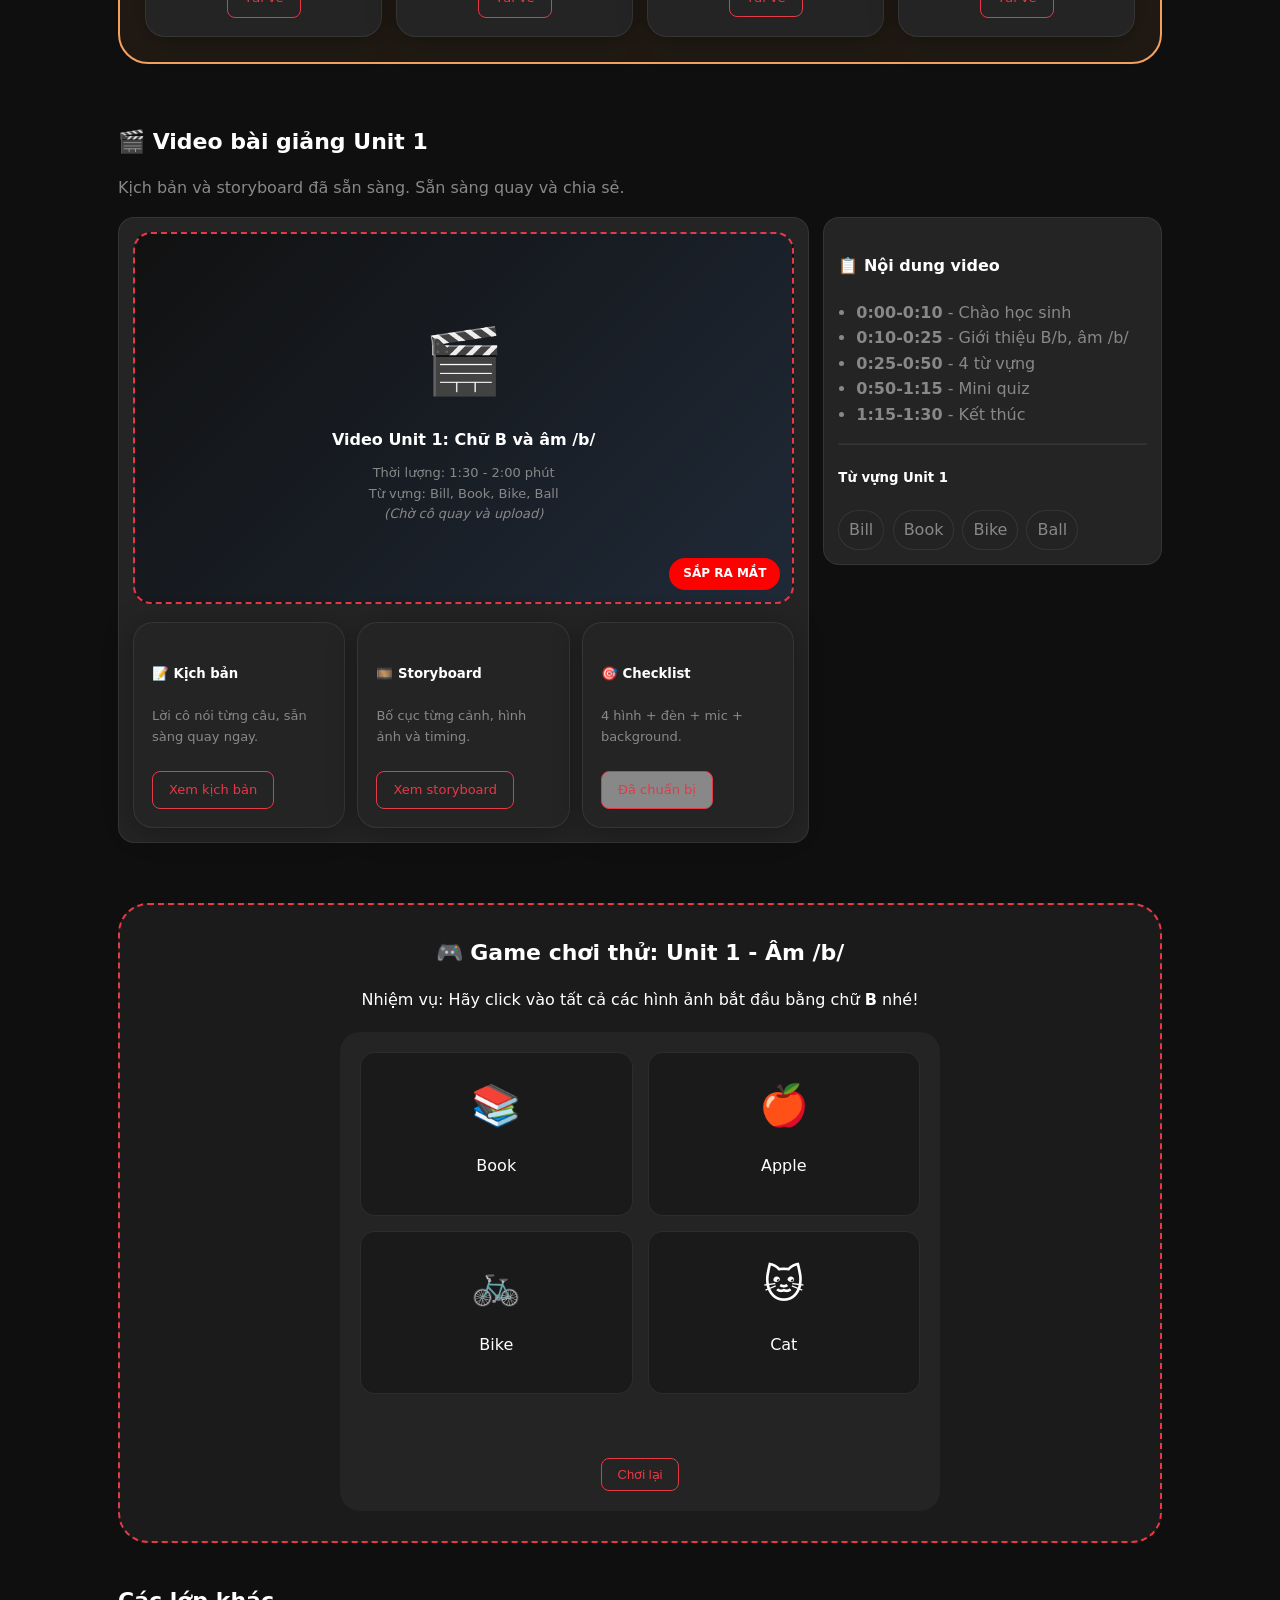
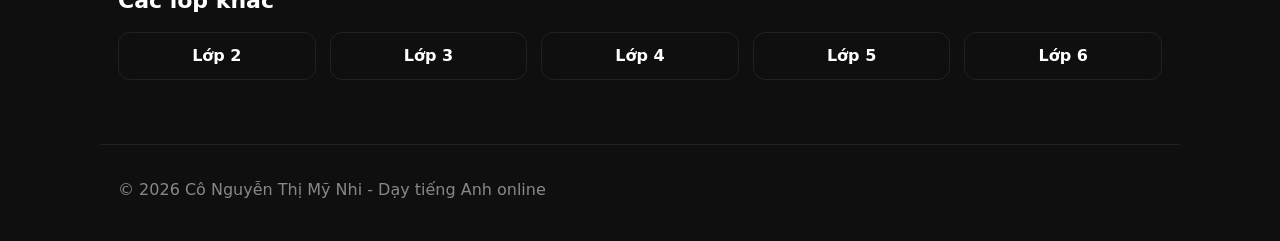
==== commit d235d6d4: "Finalize Unit 1 video section with script/storyboard links" ====
--- a/lop-1.html
+++ b/lop-1.html
@@ -175,43 +175,62 @@
 
       <!-- Video Section -->
       <div id="video-unit1" class="category-block" style="margin-top: 60px;">
-        <h3 class="category-title">📺 Video bài giảng Unit 1</h3>
+        <h3 class="category-title">🎬 Video bài giảng Unit 1</h3>
+        <p class="muted">Kịch bản và storyboard đã sẵn sàng. Sẵn sàng quay và chia sẻ.</p>
+        
         <div class="grid-3" style="margin-top: 14px; align-items: start;">
+          <!-- Video placeholder -->
           <article class="service tilt" style="grid-column: span 2;">
-            <div style="width: 100%; aspect-ratio: 16/9; background: linear-gradient(135deg,#111,#1f2937); border-radius: 18px; margin-bottom: 18px; display: flex; align-items: center; justify-content: center; position: relative; overflow: hidden; border: 1px solid var(--line);">
+            <div style="width: 100%; aspect-ratio: 16/9; background: linear-gradient(135deg,#111,#1f2937); border-radius: 18px; margin-bottom: 18px; display: flex; align-items: center; justify-content: center; position: relative; overflow: hidden; border: 2px dashed var(--brand);">
               <div style="text-align:center; padding:24px;">
-                <div style="font-size:56px; margin-bottom:10px;">🎬</div>
-                <h4 style="margin:0 0 8px;">Video demo Unit 1: âm /b/</h4>
-                <p class="small" style="margin:0; max-width:520px;">Video ngắn 1-2 phút giúp học sinh nhận diện chữ B/b, đọc đúng Book - Bike - Ball - Bill và lặp lại theo cô.</p>
+                <div style="font-size:64px; margin-bottom:15px;">🎬</div>
+                <h4 style="margin:0 0 10px;">Video Unit 1: Chữ B và âm /b/</h4>
+                <p class="small" style="margin:0; max-width:520px; color: var(--muted);">
+                  Thời lượng: 1:30 - 2:00 phút<br>
+                  Từ vựng: Bill, Book, Bike, Ball<br>
+                  <em>(Chờ cô quay và upload)</em>
+                </p>
               </div>
-              <div style="position: absolute; bottom: 12px; right: 12px; background: #ff0000; color: #fff; padding: 4px 10px; border-radius: 999px; font-size: 11px; font-weight: 700;">UNIT 1 VIDEO</div>
-            </div>
-            <div class="grid-3">
+              <div style="position: absolute; bottom: 12px; right: 12px; background: #ff0000; color: #fff; padding: 6px 14px; border-radius: 999px; font-size: 12px; font-weight: 700;">SẮP RA MẮT</div>
+            </div>
+            
+            <div class="grid-3" style="gap: 12px;">
               <div class="class-card">
-                <h5>Mục tiêu video</h5>
-                <p class="small">Học sinh nghe - nhắc lại - ghi nhớ đúng âm /b/ và 4 từ vựng đầu tiên.</p>
+                <h5>📝 Kịch bản</h5>
+                <p class="small">Lời cô nói từng câu, sẵn sàng quay ngay.</p>
+                <a href="KichBan_Video_Unit1_Lop1.md" class="btn-small" target="_blank">Xem kịch bản</a>
               </div>
               <div class="class-card">
-                <h5>Thời lượng</h5>
-                <p class="small">Khoảng 1-2 phút, gọn, vui, dễ mở trên lớp hoặc gửi phụ huynh xem lại.</p>
+                <h5>🎞️ Storyboard</h5>
+                <p class="small">Bố cục từng cảnh, hình ảnh và timing.</p>
+                <a href="Storyboard_Video_Unit1_Lop1.md" class="btn-small" target="_blank">Xem storyboard</a>
               </div>
               <div class="class-card">
-                <h5>Định dạng</h5>
-                <p class="small">Dùng được cho PowerPoint, TV lớp học, điện thoại và video dọc ngắn.</p>
+                <h5>🎯 Checklist</h5>
+                <p class="small">4 hình + đèn + mic + background.</p>
+                <span class="btn-small" style="background: var(--muted);">Đã chuẩn bị</span>
               </div>
             </div>
           </article>
 
-          <article class="service tilt">
-            <h4>Kịch bản video mẫu</h4>
-            <ul>
-              <li>Mở đầu chào học sinh</li>
-              <li>Giới thiệu chữ B /b/</li>
-              <li>Đọc: Bill, Book, Bike, Ball</li>
-              <li>Cho học sinh lặp lại</li>
-              <li>Kết thúc bằng mini quiz</li>
-            </ul>
-            <a class="btn-small" href="index.html#contact">Nhận kịch bản</a>
+          <!-- Quick preview -->
+          <article class="service tilt" style="background: var(--card);">
+            <h4>📋 Nội dung video</h4>
+            <ul style="margin-top: 12px; padding-left: 18px;">
+              <li><b>0:00-0:10</b> - Chào học sinh</li>
+              <li><b>0:10-0:25</b> - Giới thiệu B/b, âm /b/</li>
+              <li><b>0:25-0:50</b> - 4 từ vựng</li>
+              <li><b>0:50-1:15</b> - Mini quiz</li>
+              <li><b>1:15-1:30</b> - Kết thúc</li>
+            </ul>
+            <hr style="border-color: var(--line); margin: 15px 0;">
+            <h5>Từ vựng Unit 1</h5>
+            <div style="display: flex; gap: 8px; flex-wrap: wrap; margin-top: 8px;">
+              <span class="badge">Bill</span>
+              <span class="badge">Book</span>
+              <span class="badge">Bike</span>
+              <span class="badge">Ball</span>
+            </div>
           </article>
         </div>
       </div>
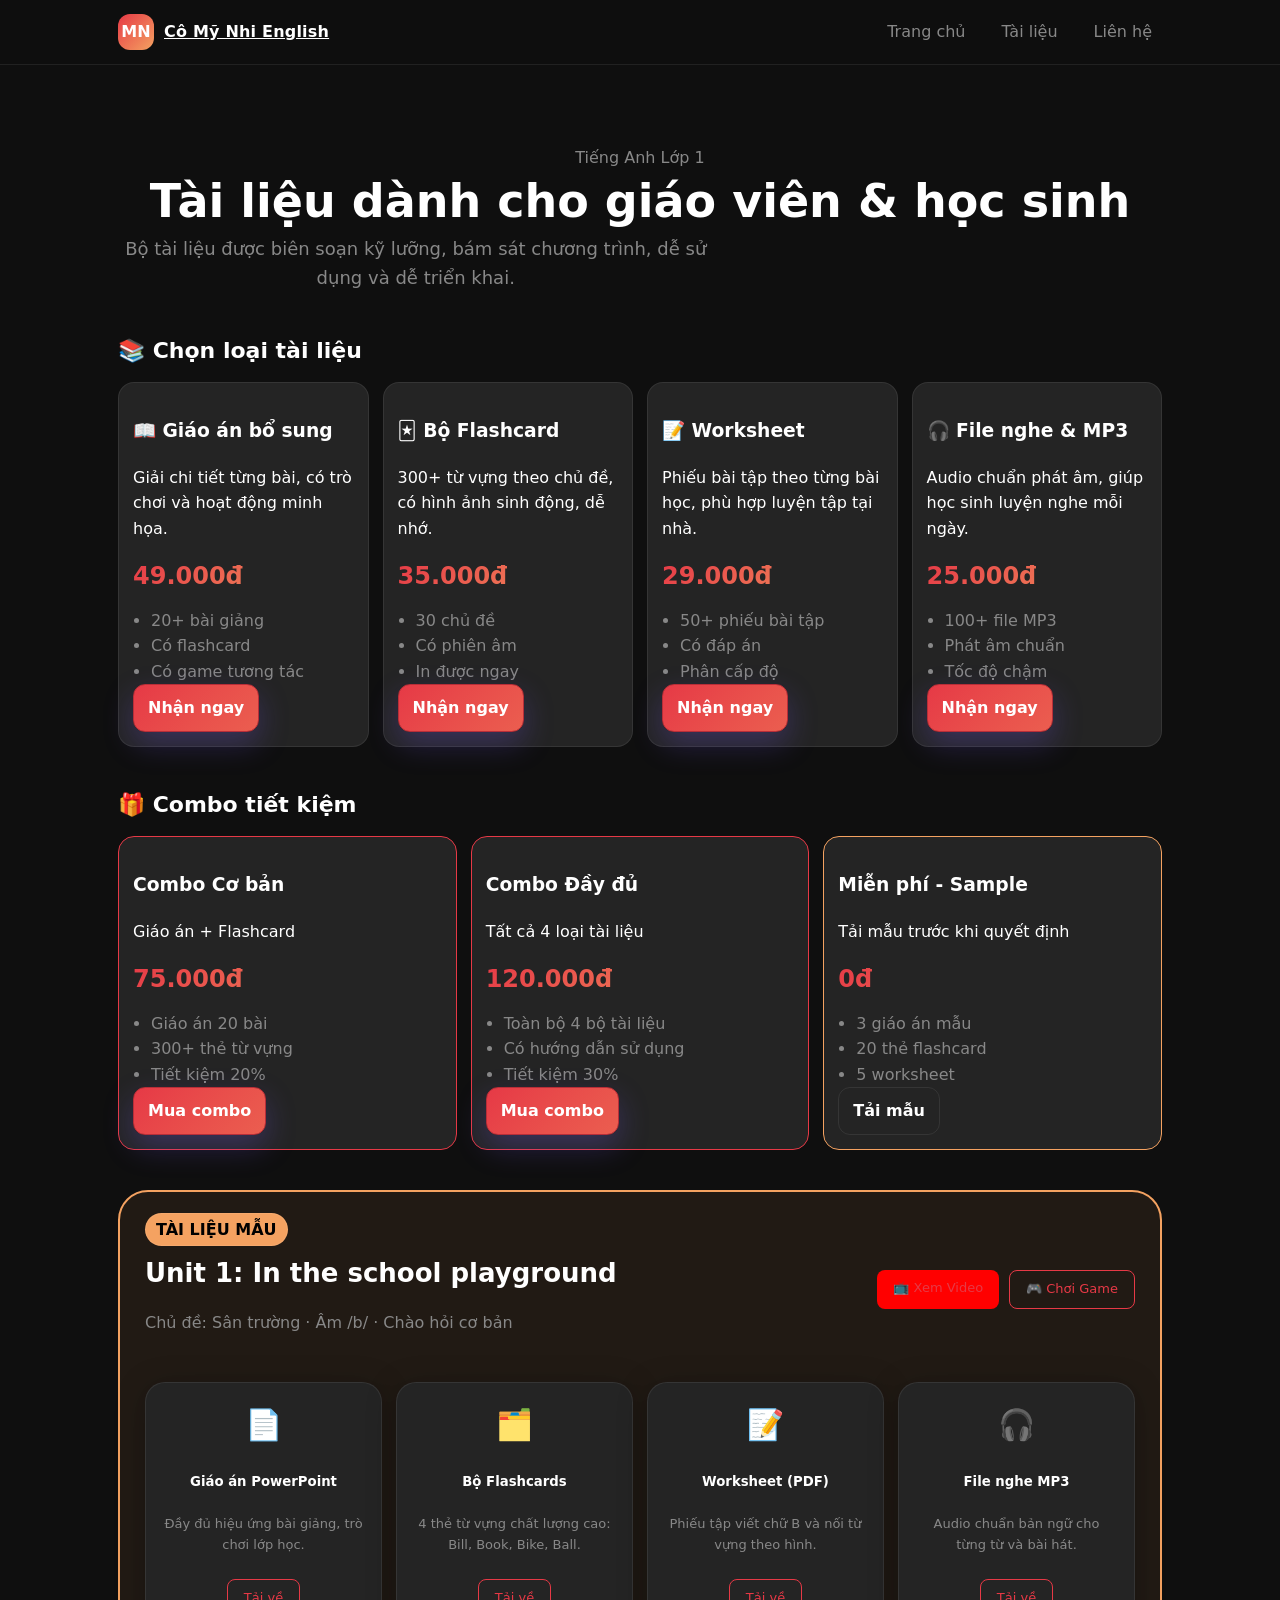
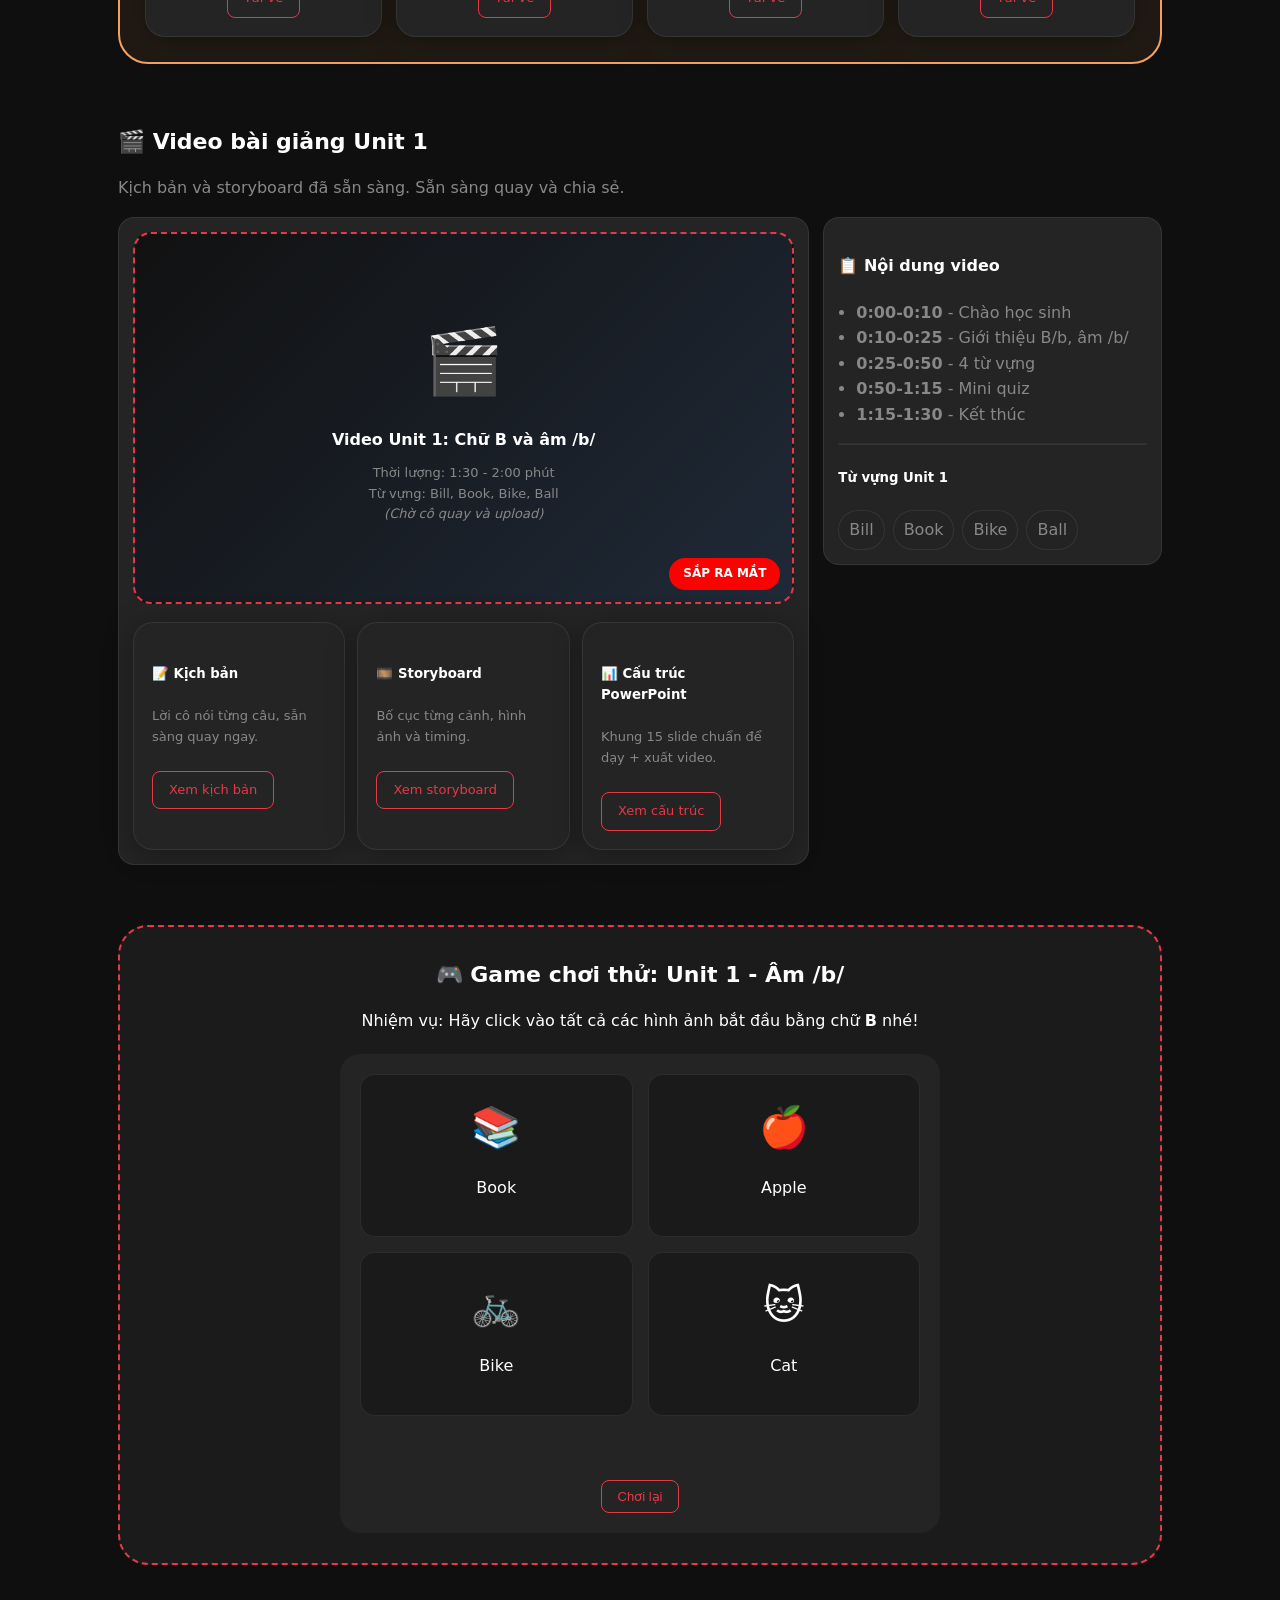
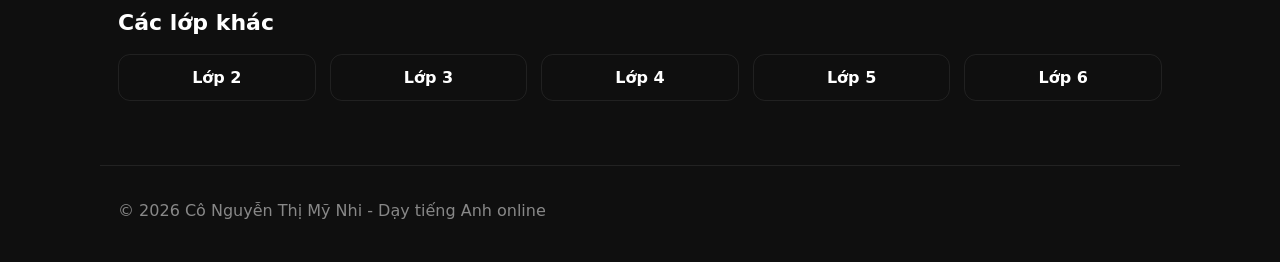
==== commit 13d872a1: "Add PowerPoint structure and update lop-1 page links" ====
--- a/lop-1.html
+++ b/lop-1.html
@@ -206,9 +206,9 @@
                 <a href="Storyboard_Video_Unit1_Lop1.md" class="btn-small" target="_blank">Xem storyboard</a>
               </div>
               <div class="class-card">
-                <h5>🎯 Checklist</h5>
-                <p class="small">4 hình + đèn + mic + background.</p>
-                <span class="btn-small" style="background: var(--muted);">Đã chuẩn bị</span>
+                <h5>📊 Cấu trúc PowerPoint</h5>
+                <p class="small">Khung 15 slide chuẩn để dạy + xuất video.</p>
+                <a href="CauTruc_PowerPoint_Unit1_Lop1.md" class="btn-small" target="_blank">Xem cấu trúc</a>
               </div>
             </div>
           </article>
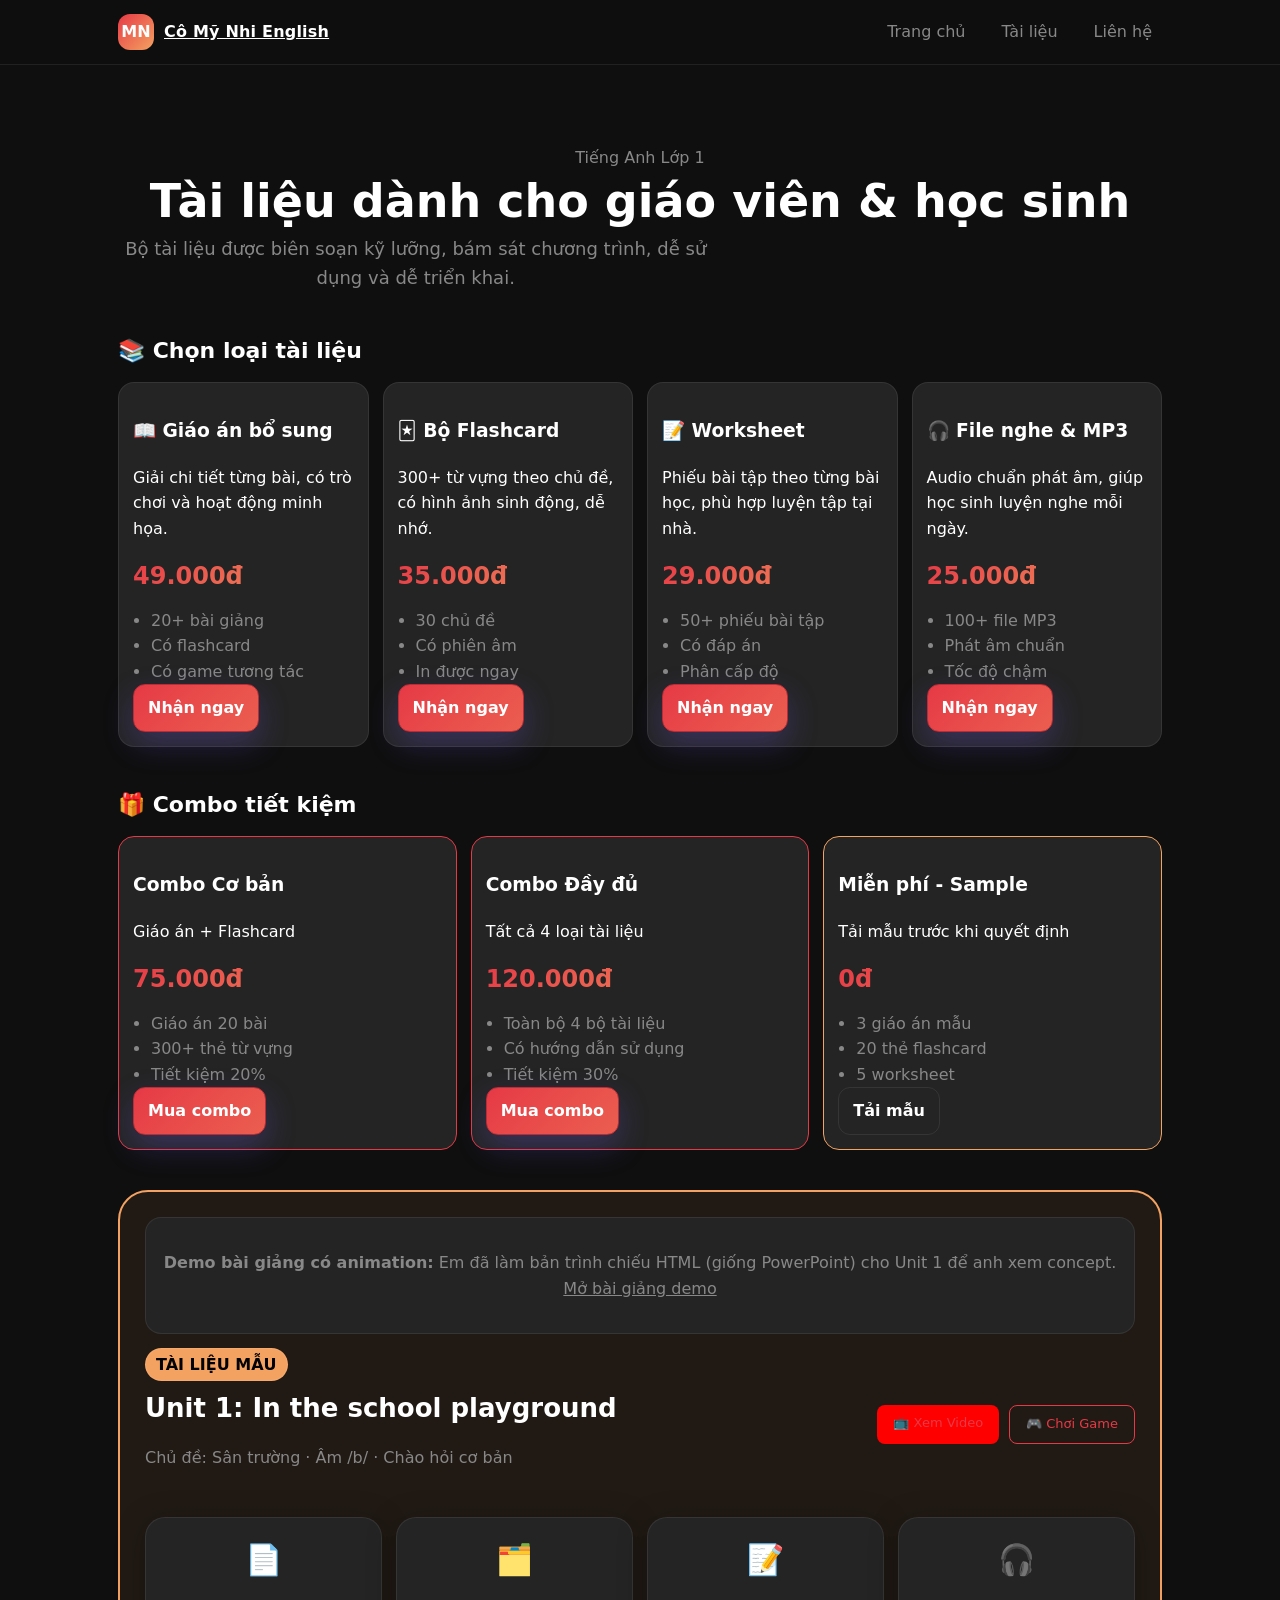
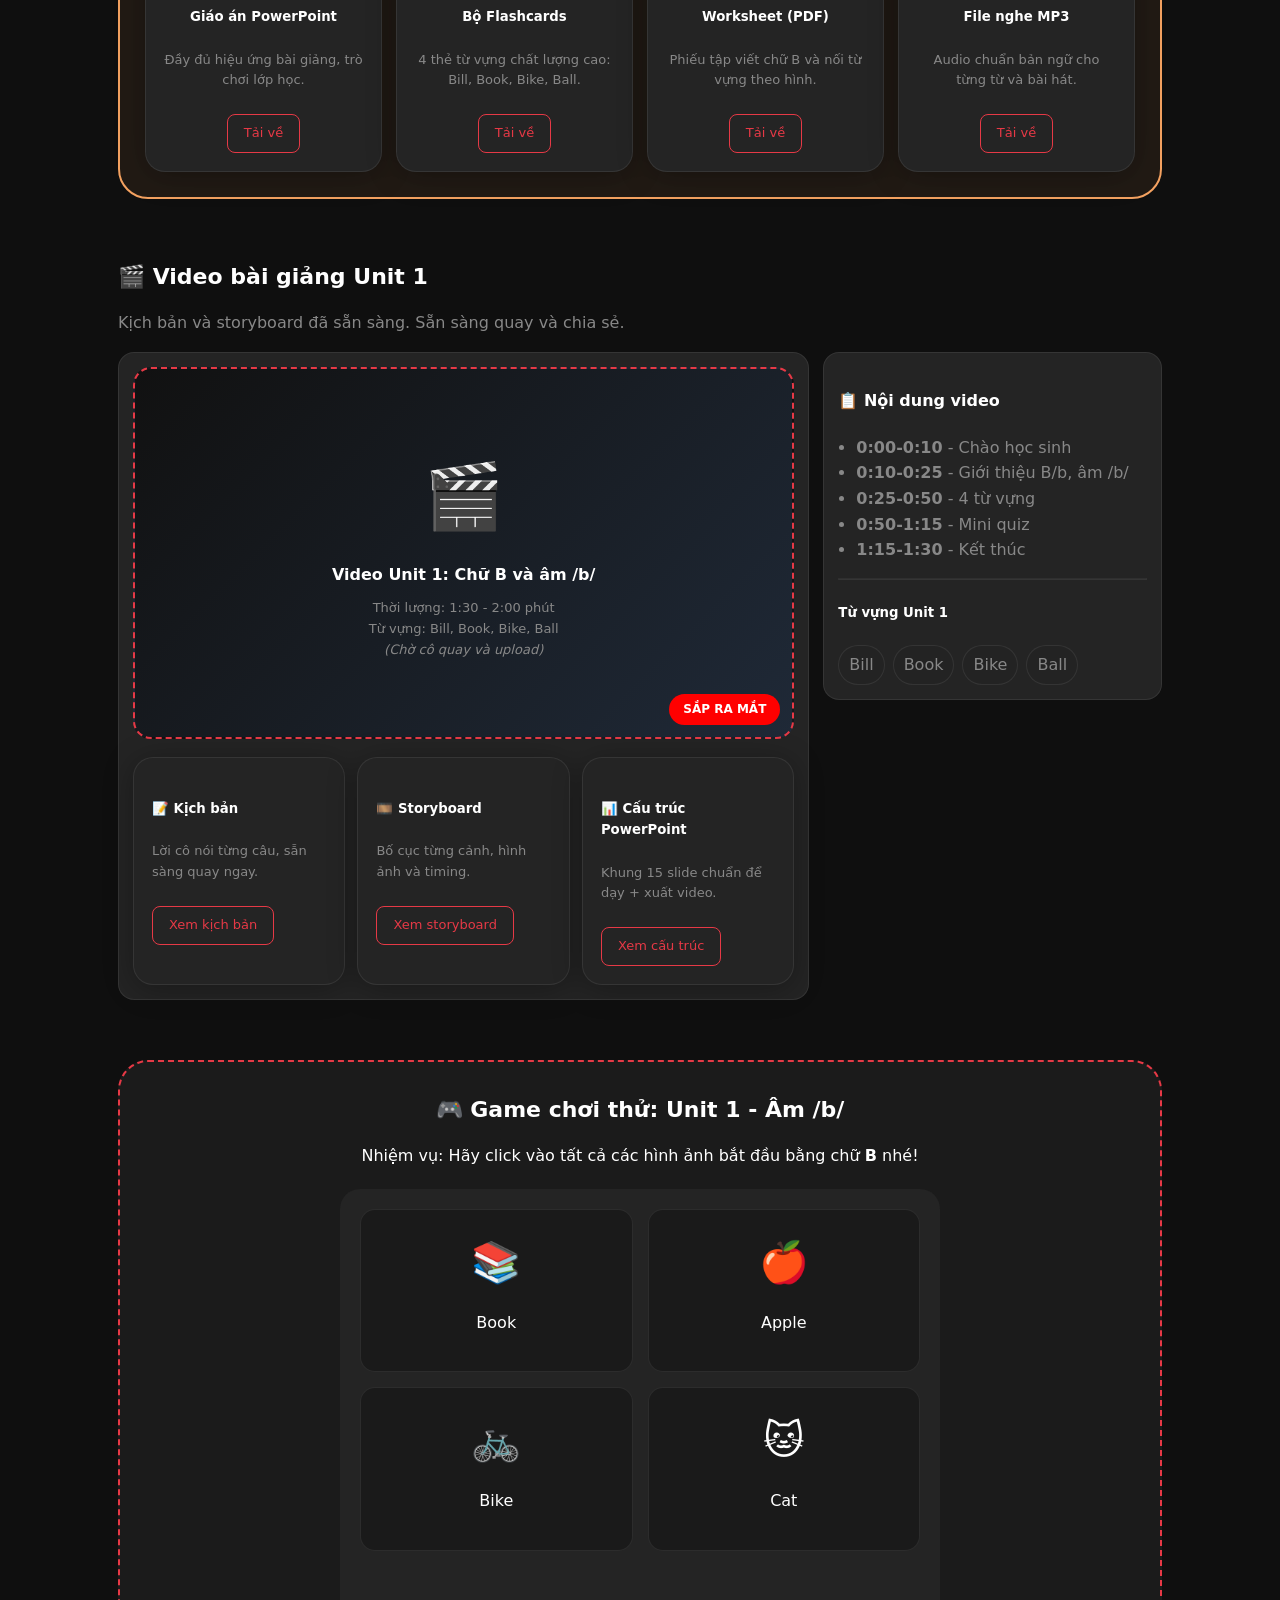
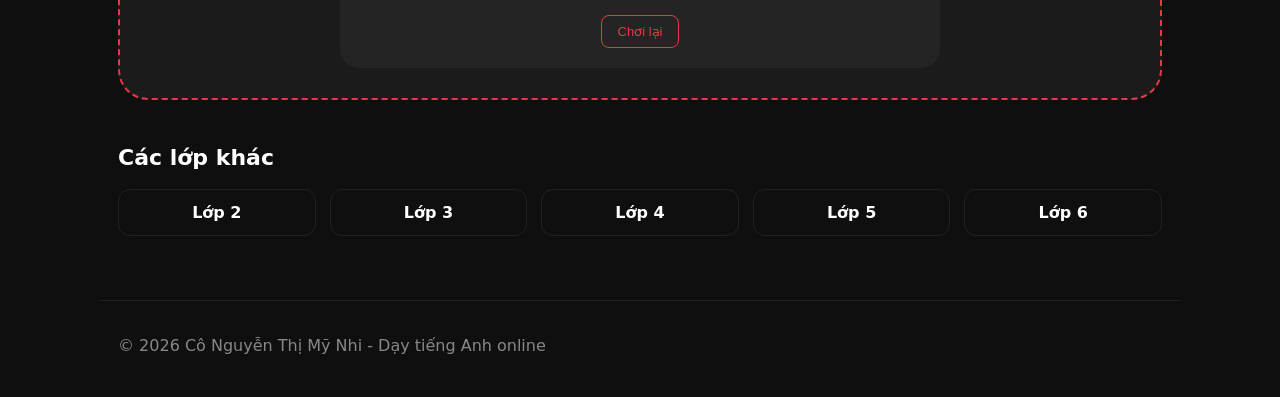
==== commit 34314e3f: "Add animated Unit 1 presentation demo and link from lop-1" ====
--- a/lop-1.html
+++ b/lop-1.html
@@ -133,6 +133,10 @@
 
       <!-- Unit 1 Highlight -->
       <div class="category-block" style="margin-top: 40px; border: 2px solid var(--brand2); padding: 25px; border-radius: 30px; background: rgba(244, 162, 97, 0.08);">
+        <div class="payment-note" style="margin-top: 0; margin-bottom: 18px;">
+          <p><strong>Demo bài giảng có animation:</strong> Em đã làm bản trình chiếu HTML (giống PowerPoint) cho Unit 1 để anh xem concept. 
+            <a href="Unit1_Presentation.html" target="_blank">Mở bài giảng demo</a></p>
+        </div>
         <div style="display: flex; justify-content: space-between; align-items: center; flex-wrap: wrap; gap: 20px;">
           <div>
             <span class="badge" style="background: var(--brand2); color: #000; font-weight: bold;">TÀI LIỆU MẪU</span>
